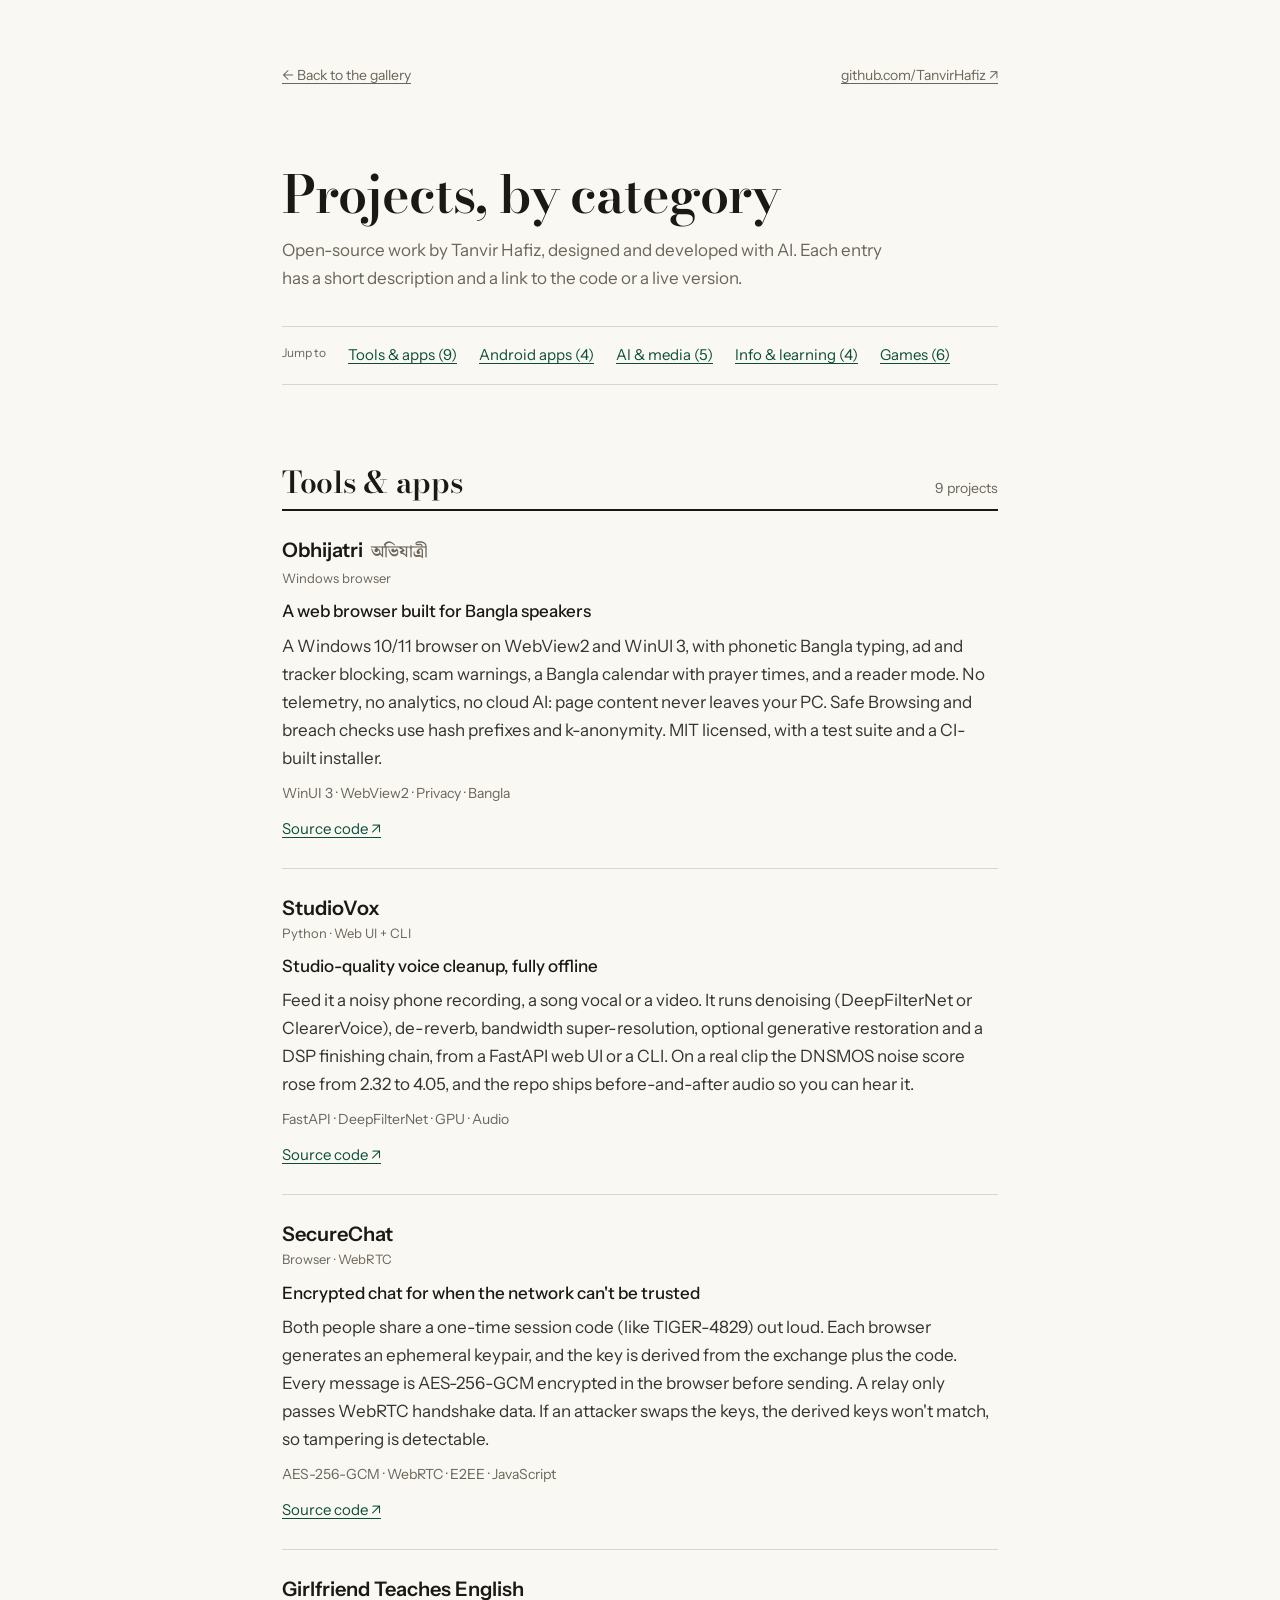
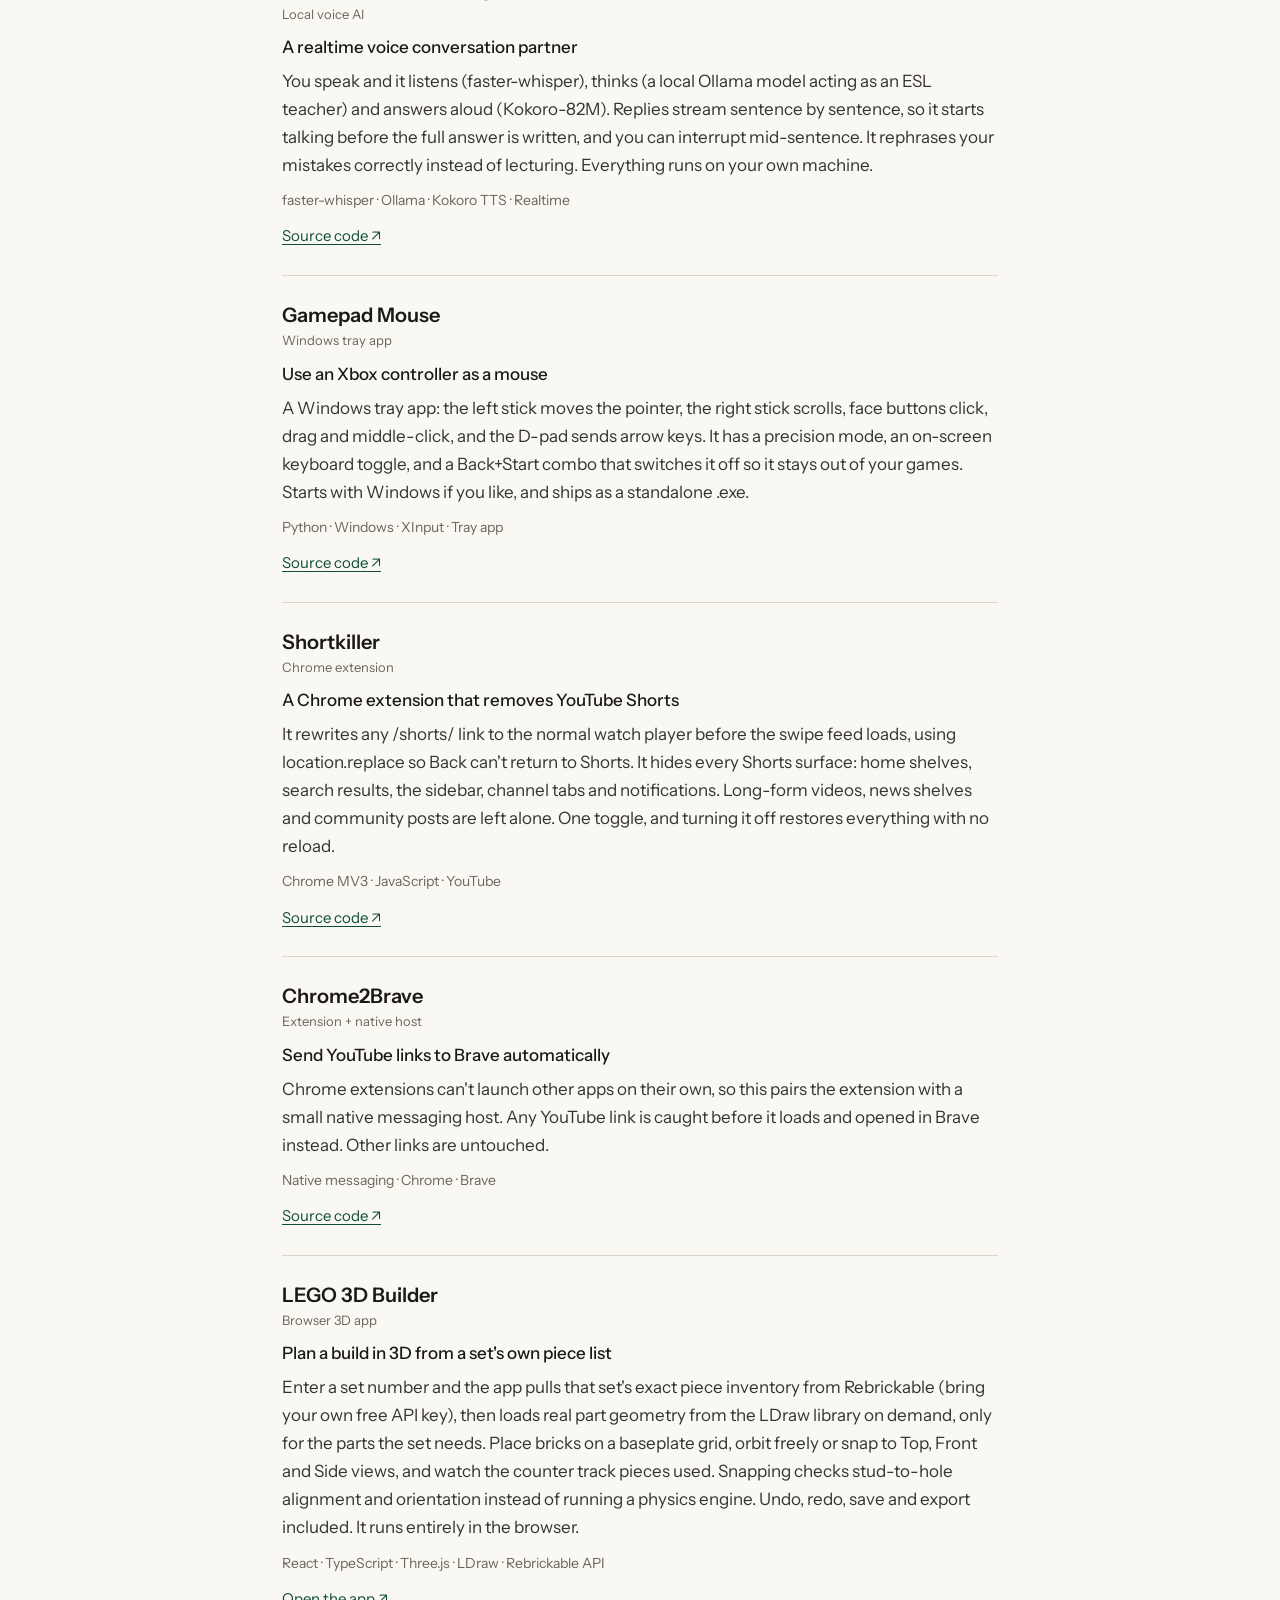
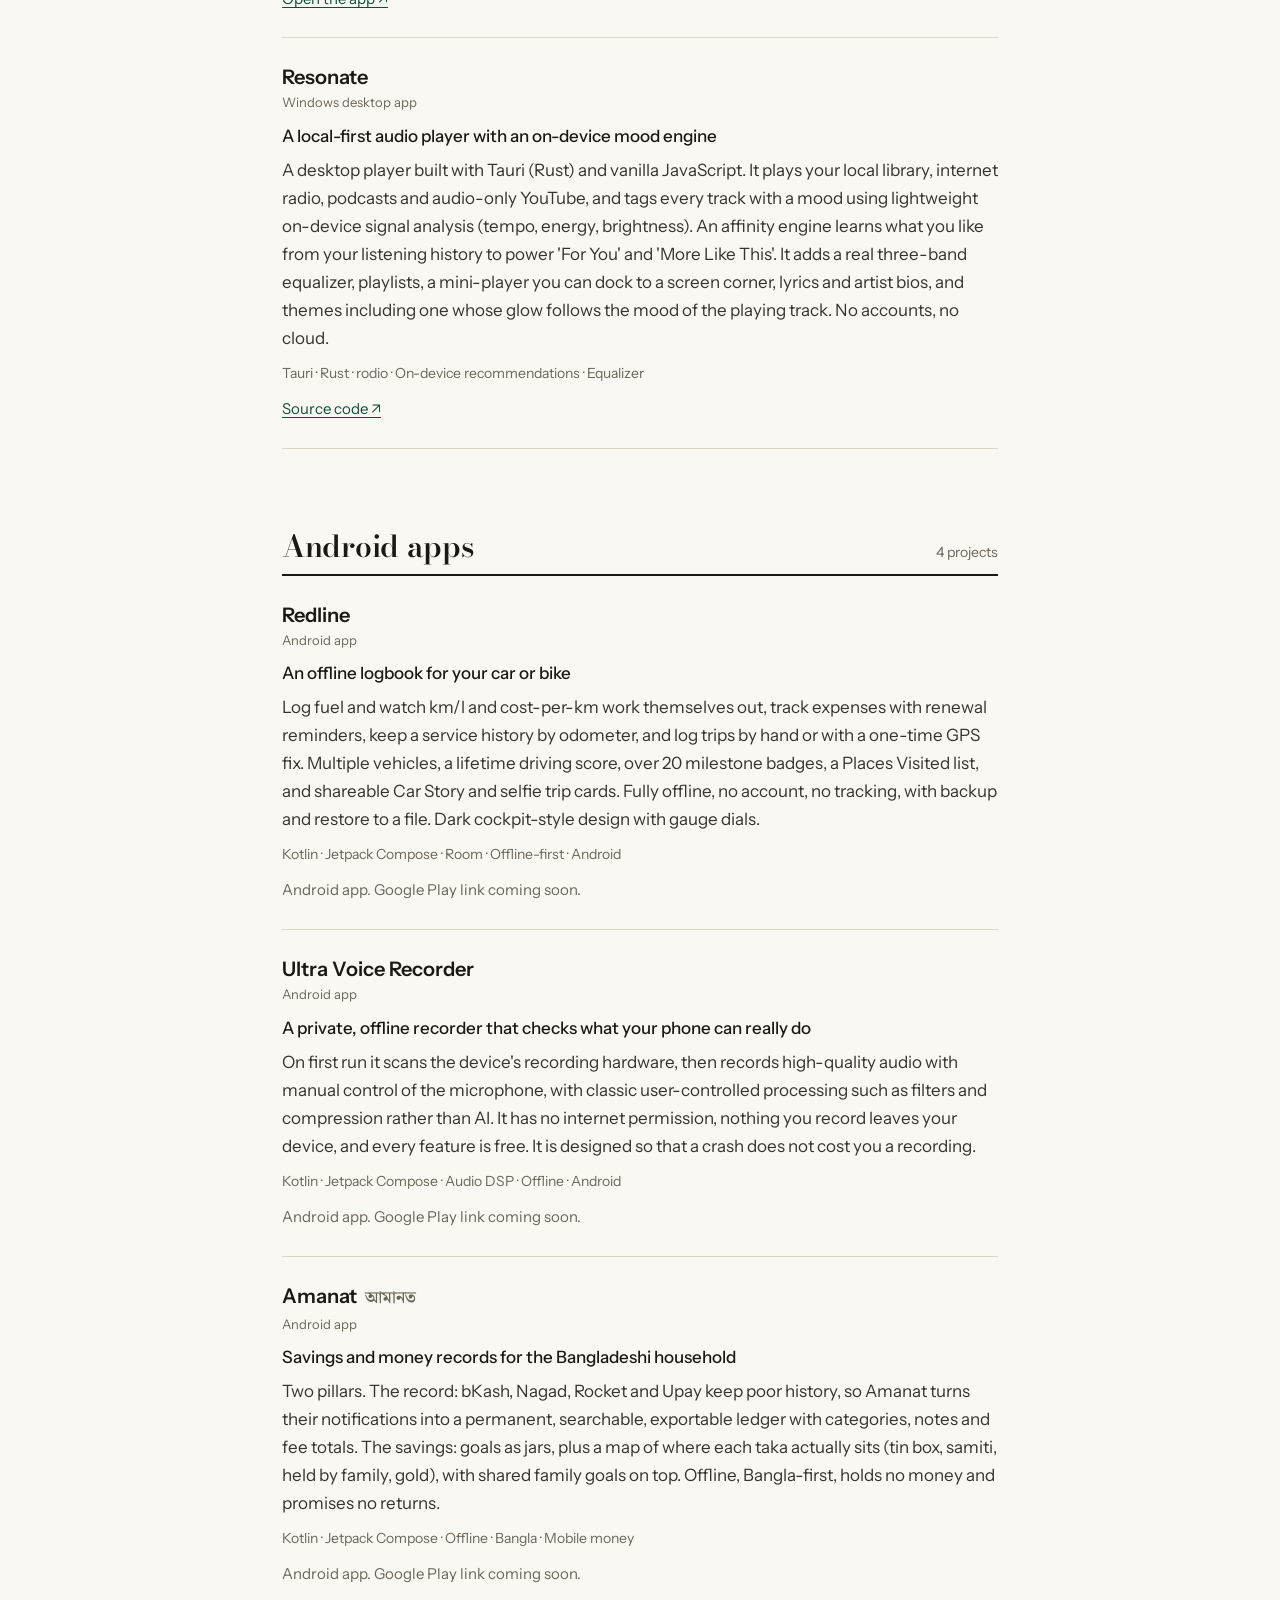
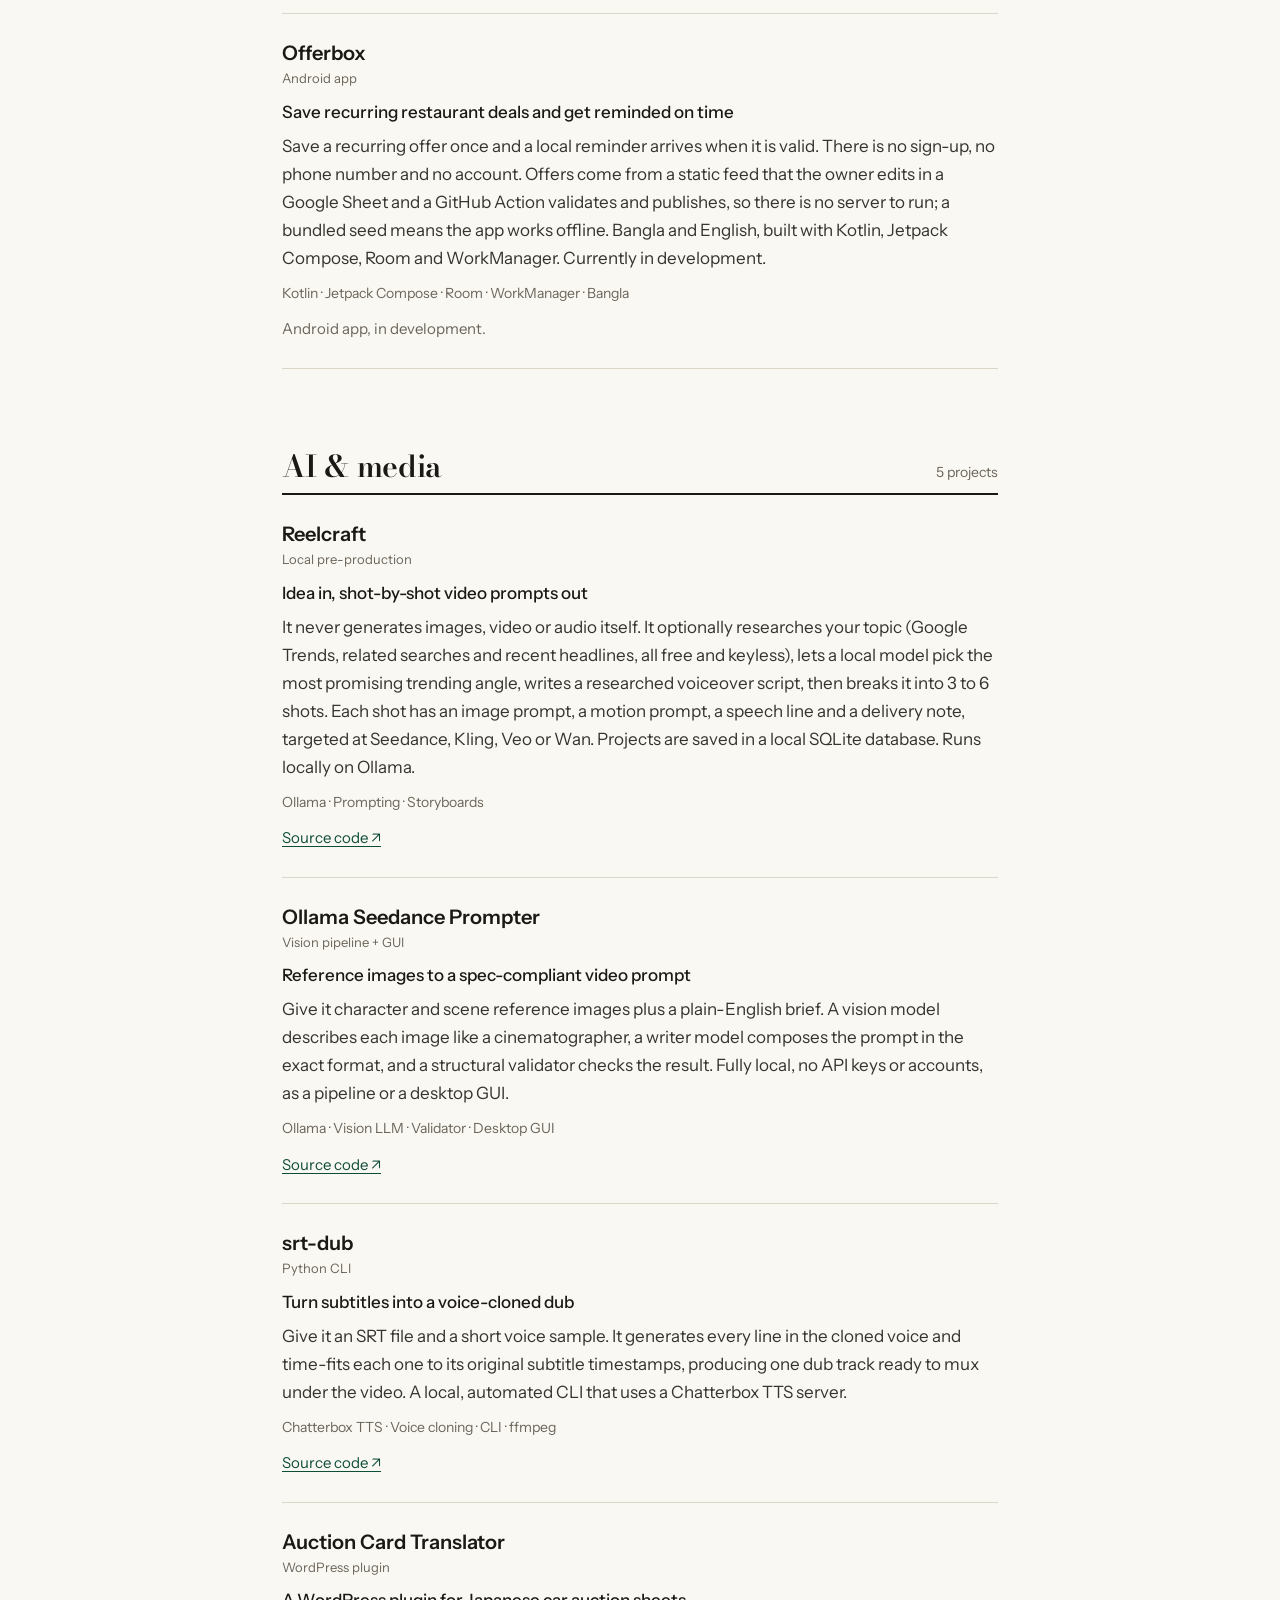
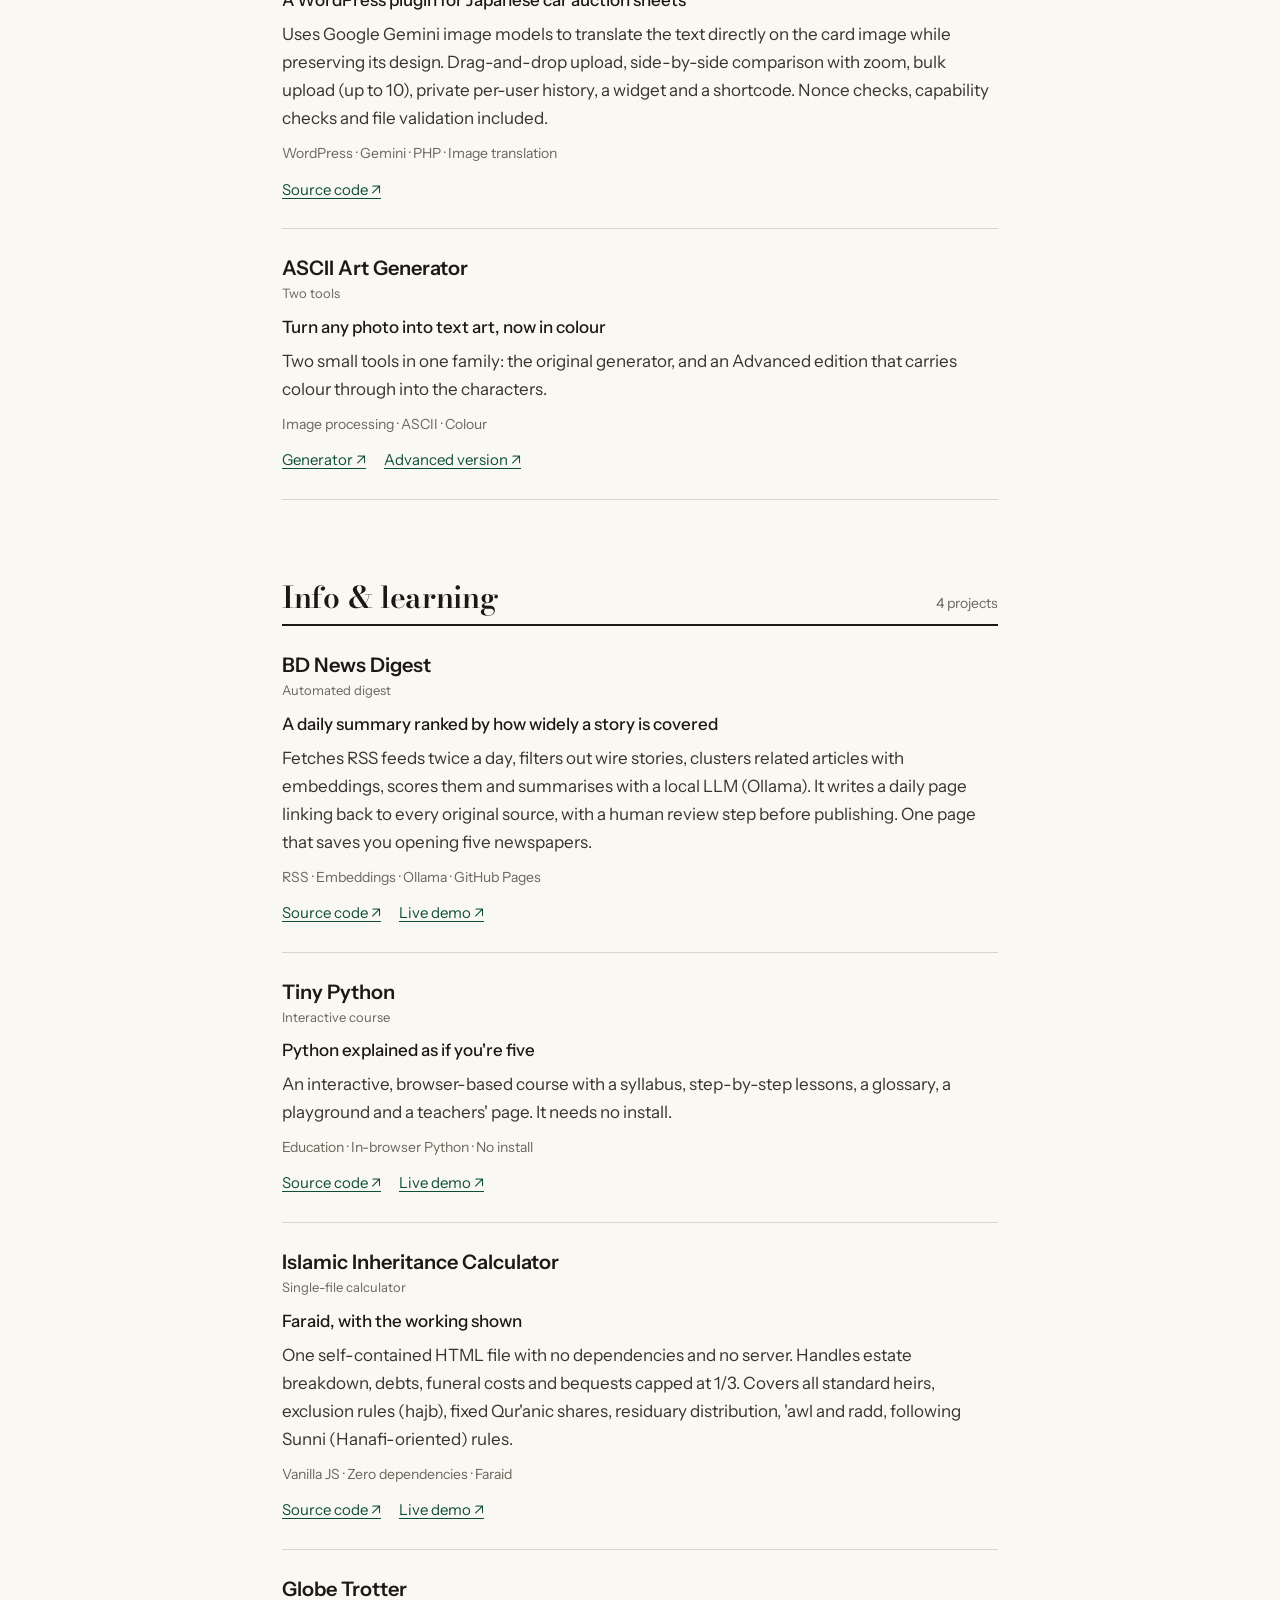
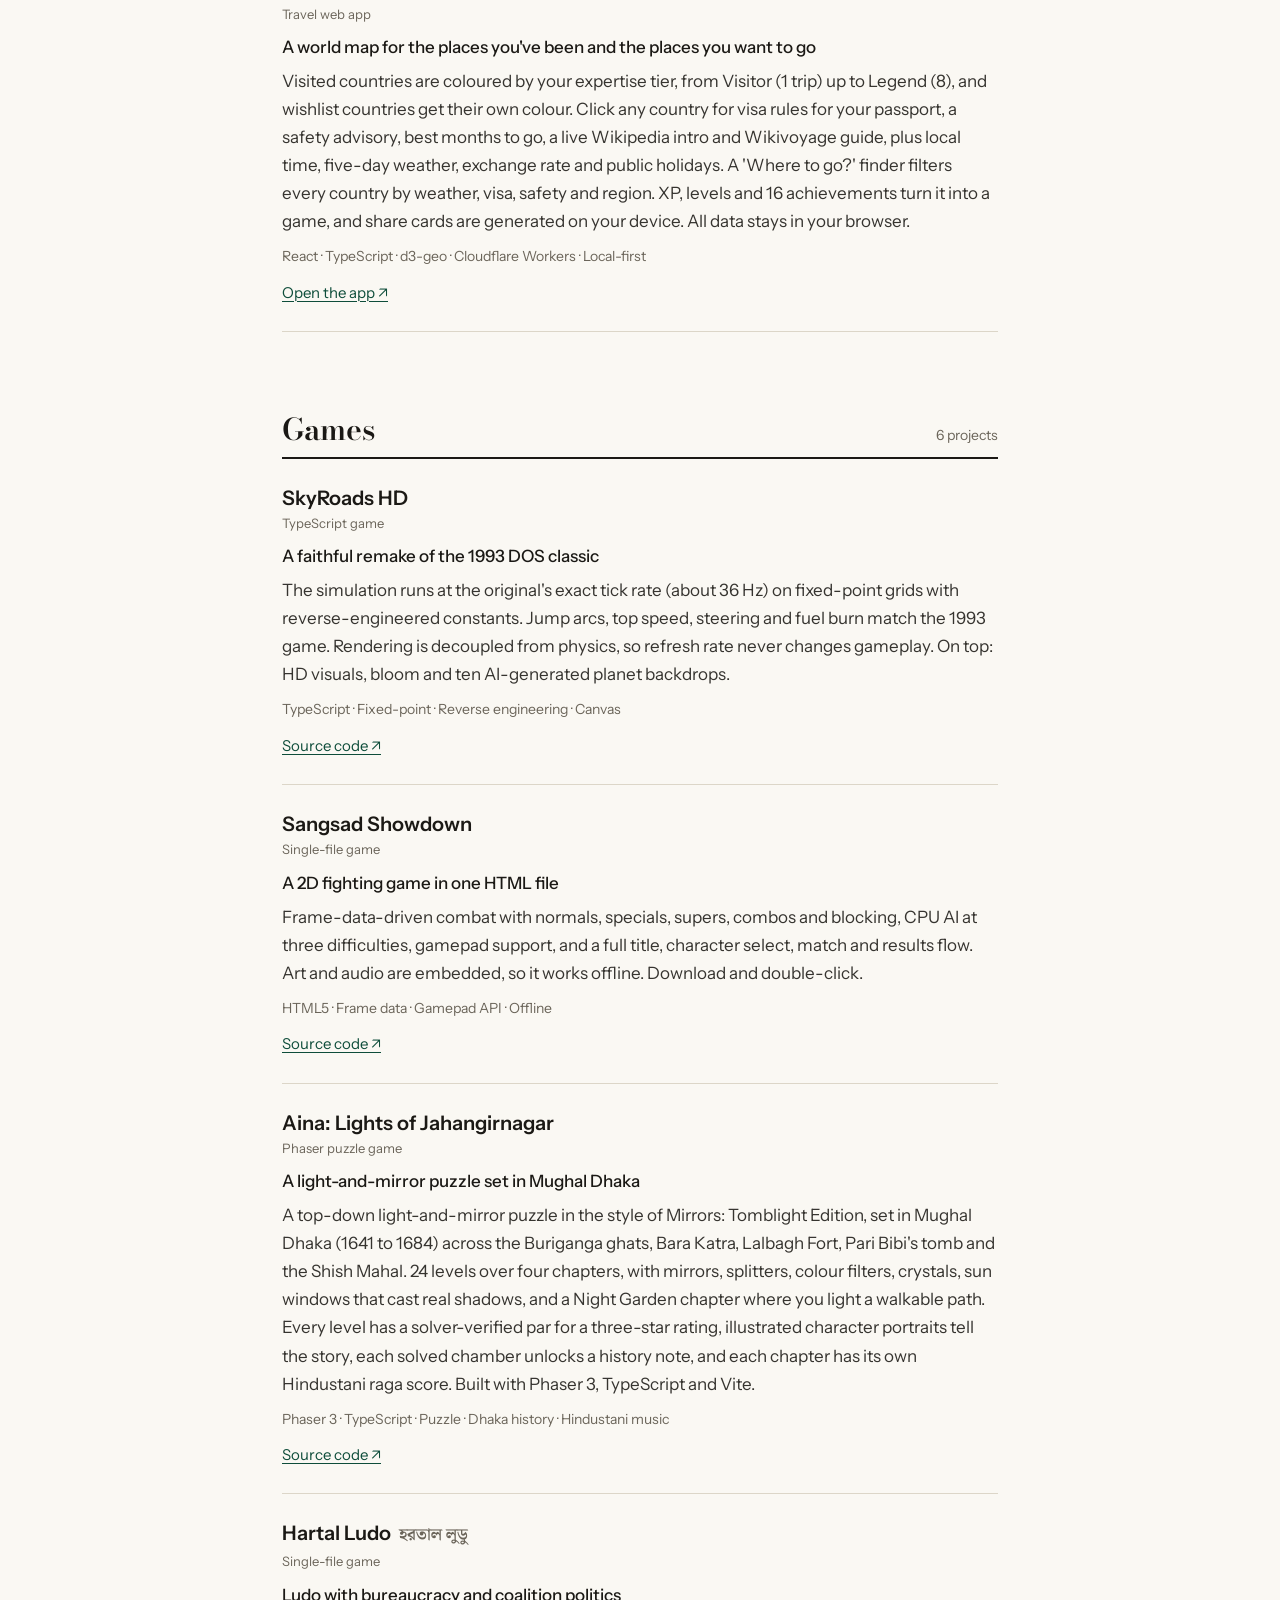
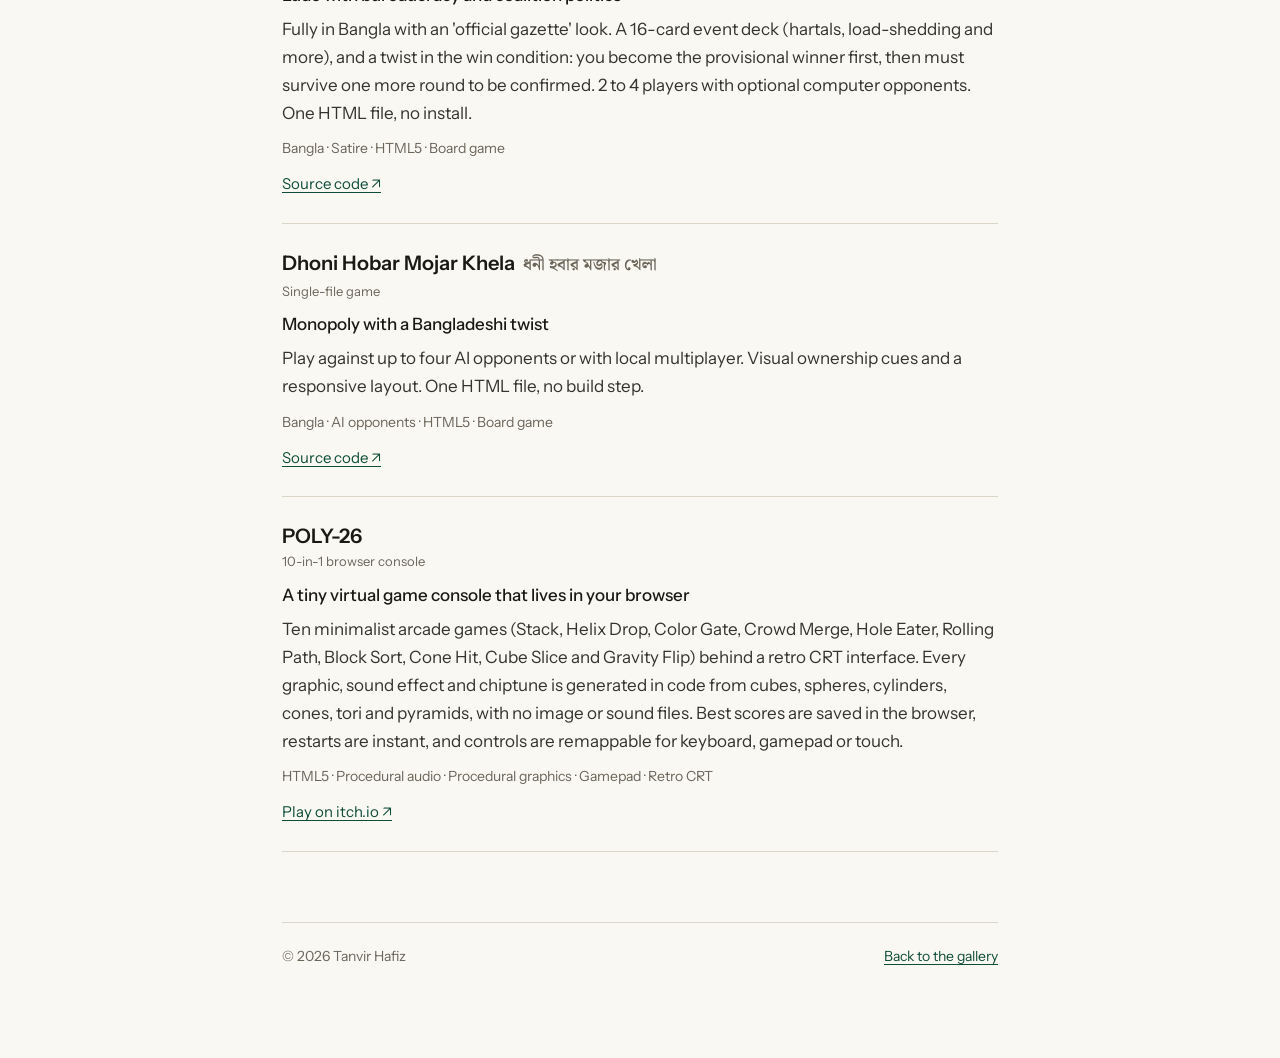
==== site/projects.html @ 8b288dd9 "Add portfolio showcase site (static, Cloudflare-ready) Editorial gallery of open-source projects: fl" ====
<!doctype html>
<html lang="en">
<head>
<meta charset="utf-8">
<meta name="viewport" content="width=device-width, initial-scale=1">
<title>Projects by category — Tanvir Hafiz</title>
<meta name="description" content="A category-by-category list of Tanvir Hafiz's open-source projects, with descriptions and links.">
<meta name="theme-color" content="#faf8f3">
<link rel="icon" href="favicon.svg" type="image/svg+xml">
<link rel="preconnect" href="https://fonts.googleapis.com">
<link rel="preconnect" href="https://fonts.gstatic.com" crossorigin>
<link href="https://fonts.googleapis.com/css2?family=Bodoni+Moda:ital,opsz,wght@0,6..96,500..700;1,6..96,500..600&family=Instrument+Sans:wght@400;500;600&family=Noto+Serif+Bengali:wght@600&display=swap" rel="stylesheet">
<style>
:root{
  --bg:#faf8f3; --ink:#1b1915; --mute:#6b655a; --rule:#dcd6c8; --accent:#0e4d3a; --link:#0e4d3a;
  --serif:"Bodoni Moda","Didot",Georgia,serif; --sans:"Instrument Sans","Helvetica Neue",Arial,sans-serif;
}
@media (prefers-color-scheme:dark){:root{--bg:#121110; --ink:#ece6d8; --mute:#9b9486; --rule:#2c2923; --accent:#7fd1ae; --link:#7fd1ae}}
*{box-sizing:border-box;margin:0;padding:0}
html{background:var(--bg);scroll-behavior:smooth}
body{font:17px/1.65 var(--sans);color:var(--ink);background:var(--bg);-webkit-font-smoothing:antialiased}
a{color:var(--link);text-underline-offset:3px;text-decoration-thickness:1px}
a:hover{text-decoration-thickness:2px}
:focus-visible{outline:2px solid var(--accent);outline-offset:3px}
.wrap{max-width:760px;margin:0 auto;padding:clamp(28px,6vw,64px) 22px 90px}
.top{display:flex;justify-content:space-between;gap:16px;flex-wrap:wrap;font-size:14px;color:var(--mute);margin-bottom:clamp(40px,8vw,80px)}
.top a{color:var(--mute)}
.top a:hover{color:var(--ink)}
h1{font:600 clamp(34px,6vw,52px)/1.05 var(--serif);font-variation-settings:"opsz" 18;letter-spacing:-.02em;margin-bottom:14px}
.lede{color:var(--mute);max-width:56ch}
.jump{display:flex;flex-wrap:wrap;gap:6px 22px;margin:34px 0 0;padding:16px 0;border-block:1px solid var(--rule);font-size:15px}
.jump span{color:var(--mute);font-size:12px}
section{margin-top:clamp(48px,8vw,80px);scroll-margin-top:24px}
h2{font:600 clamp(24px,3.4vw,30px)/1.15 var(--serif);font-variation-settings:"opsz" 18;letter-spacing:-.01em;display:flex;align-items:baseline;justify-content:space-between;gap:12px;padding-bottom:10px;border-bottom:2px solid var(--ink)}
h2 small{font:400 14px var(--sans);color:var(--mute);letter-spacing:0}
.item{padding:26px 0;border-bottom:1px solid var(--rule)}
.item h3{font:600 20px/1.3 var(--sans)}
.item h3 .bn{font:600 17px var(--serif);font-family:"Noto Serif Bengali",serif;color:var(--mute);margin-left:8px;font-weight:600}
.kind{font-size:13px;color:var(--mute);margin:2px 0 8px}
.tag{font-weight:500;margin-bottom:6px}
.item p.what{color:var(--ink);opacity:.88}
.meta{margin-top:10px;font-size:14px;color:var(--mute)}
.links{margin-top:12px;font-size:15px;display:flex;flex-wrap:wrap;gap:4px 18px}
footer{margin-top:70px;padding-top:22px;border-top:1px solid var(--rule);font-size:14px;color:var(--mute);display:flex;justify-content:space-between;flex-wrap:wrap;gap:10px}
@media print{.top a:last-child,.jump{display:none}body{font-size:12pt}.item{break-inside:avoid}}
</style>
</head>
<body>
<div class="wrap">
  <div class="top">
    <a href="./">← Back to the gallery</a>
    <a href="https://github.com/TanvirHafiz" target="_blank" rel="noopener noreferrer">github.com/TanvirHafiz ↗</a>
  </div>

  <header>
    <h1>Projects, by category</h1>
    <p class="lede">Open-source work by Tanvir Hafiz, designed and developed with AI. Each entry has a short description and a link to the code or a live version.</p>
    <nav class="jump" id="jump" aria-label="Categories"><span>Jump to</span></nav>
  </header>

  <main id="out"></main>

  <noscript><p style="margin-top:40px">This list needs JavaScript. All projects are also on <a href="https://github.com/TanvirHafiz">GitHub</a>.</p></noscript>

  <footer>
    <span>© <span id="yr"></span> Tanvir Hafiz</span>
    <a href="./">Back to the gallery</a>
  </footer>
</div>

<script src="js/data.js"></script>
<script>
(function(){
  var P=window.PROJECTS, C=window.CATS;
  var esc=function(s){return String(s).replace(/[&<>"]/g,function(c){return {"&":"&amp;","<":"&lt;",">":"&gt;",'"':"&quot;"}[c]})};
  var host=function(u){return u.replace(/^https?:\/\//,"").replace(/\/$/,"")};
  var cats=Object.keys(C).filter(function(k){return k!=="all"});
  var jump=document.getElementById("jump"), out=document.getElementById("out");
  cats.forEach(function(k){
    var list=P.filter(function(p){return p.cat===k}); if(!list.length) return;
    jump.insertAdjacentHTML("beforeend",'<a href="#'+k+'">'+esc(C[k])+' ('+list.length+')</a>');
    out.insertAdjacentHTML("beforeend",'<section id="'+k+'"><h2>'+esc(C[k])+'<small>'+list.length+' project'+(list.length>1?'s':'')+'</small></h2>'+
      list.map(function(p){
        var links=[];
        if(p.repo) links.push('<a href="'+p.repo+'" target="_blank" rel="noopener noreferrer">'+(p.repo2?'Generator':'Source code')+' ↗</a>');
        if(p.repo2) links.push('<a href="'+p.repo2[0]+'" target="_blank" rel="noopener noreferrer">'+esc(p.repo2[1])+' version ↗</a>');
        if(!p.repo&&!p.live&&p.note) links.push('<span style="color:var(--mute)">'+esc(p.note)+'</span>');
        if(p.live) links.push('<a href="'+p.live+'" target="_blank" rel="noopener noreferrer">'+esc(p.liveLabel||"Live demo")+' ↗</a>');
        return '<article class="item" id="'+p.id+'"><h3>'+esc(p.title)+(p.bn?'<span class="bn" lang="bn">'+esc(p.bn)+'</span>':'')+'</h3>'+
          '<p class="kind">'+esc(p.kind)+'</p><p class="tag">'+esc(p.tagline)+'</p><p class="what">'+esc(p.what)+'</p>'+
          '<p class="meta">'+p.tags.map(esc).join(' · ')+'</p><div class="links">'+links.join('')+'</div></article>';
      }).join('')+'</section>');
  });
  document.getElementById("yr").textContent=new Date().getFullYear();
  if(location.hash){var t=document.getElementById(location.hash.slice(1)); t&&t.scrollIntoView();}
})();
</script>
</body>
</html>
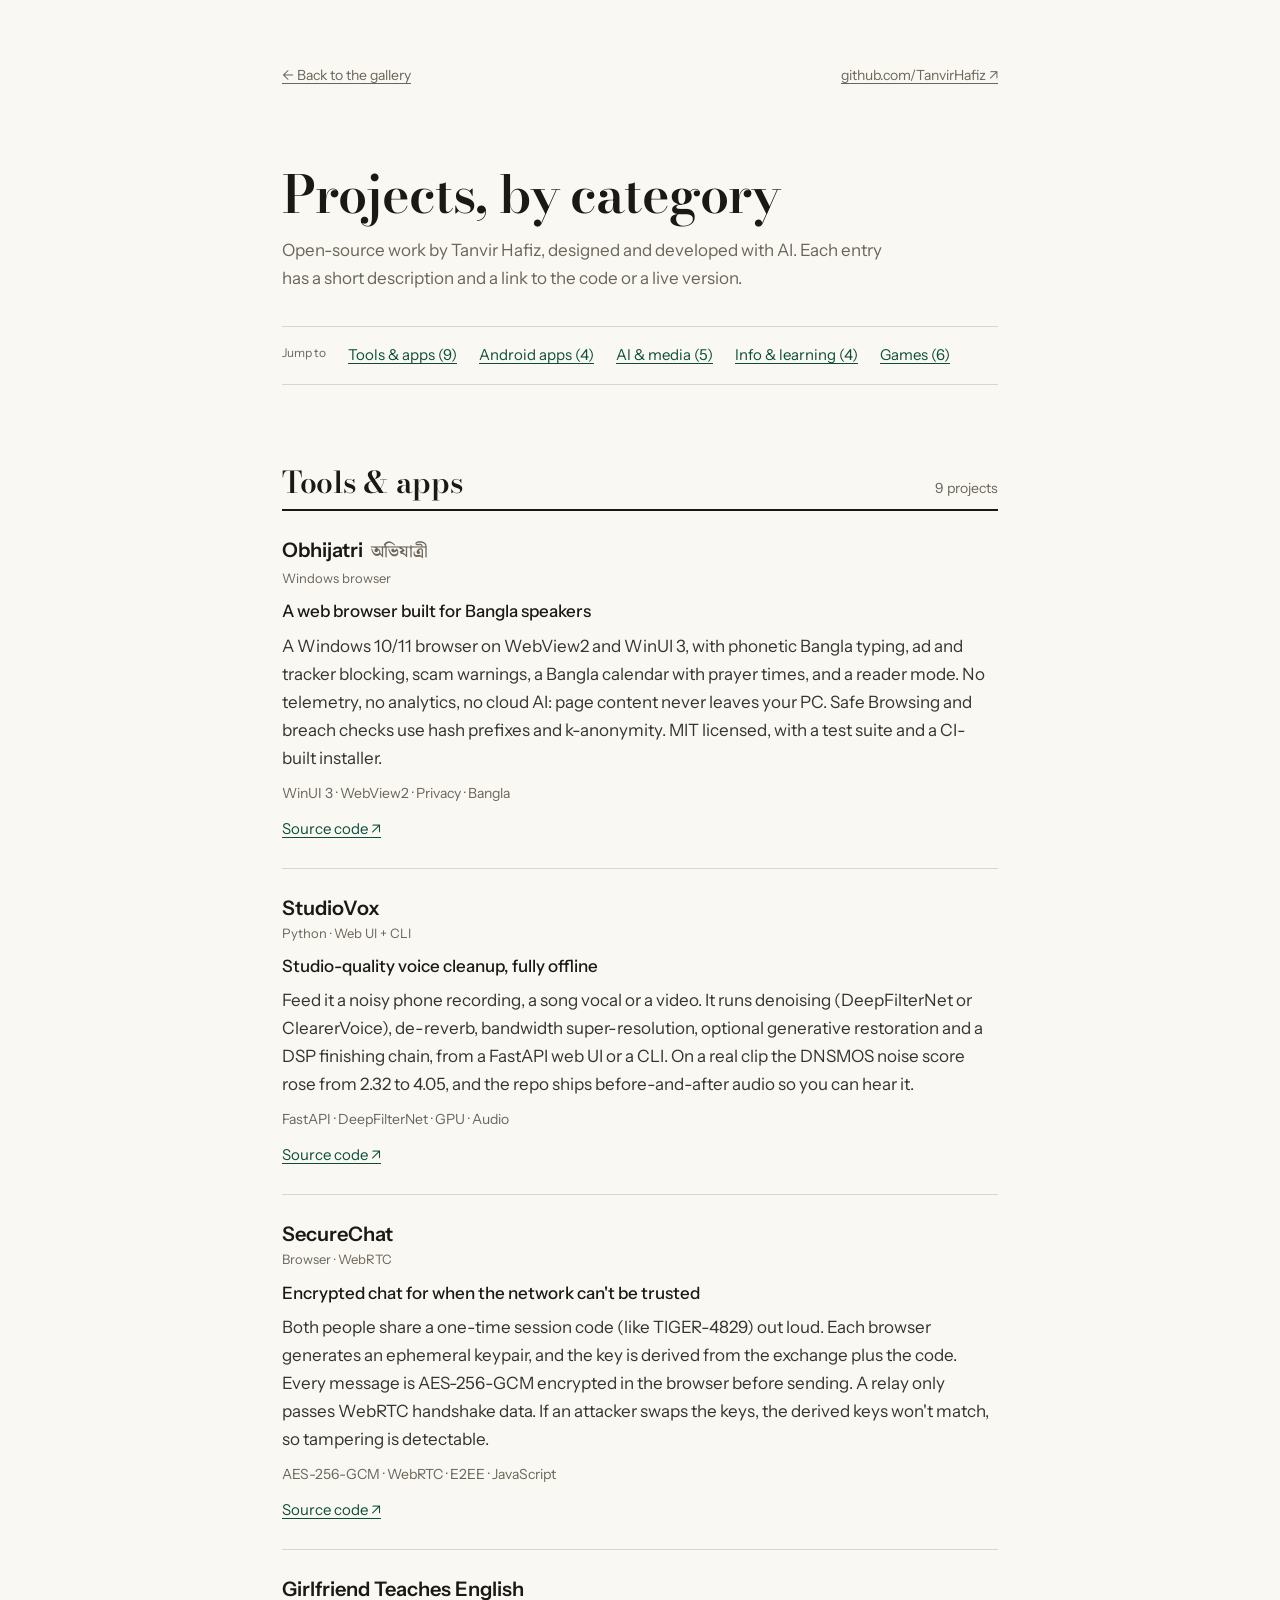
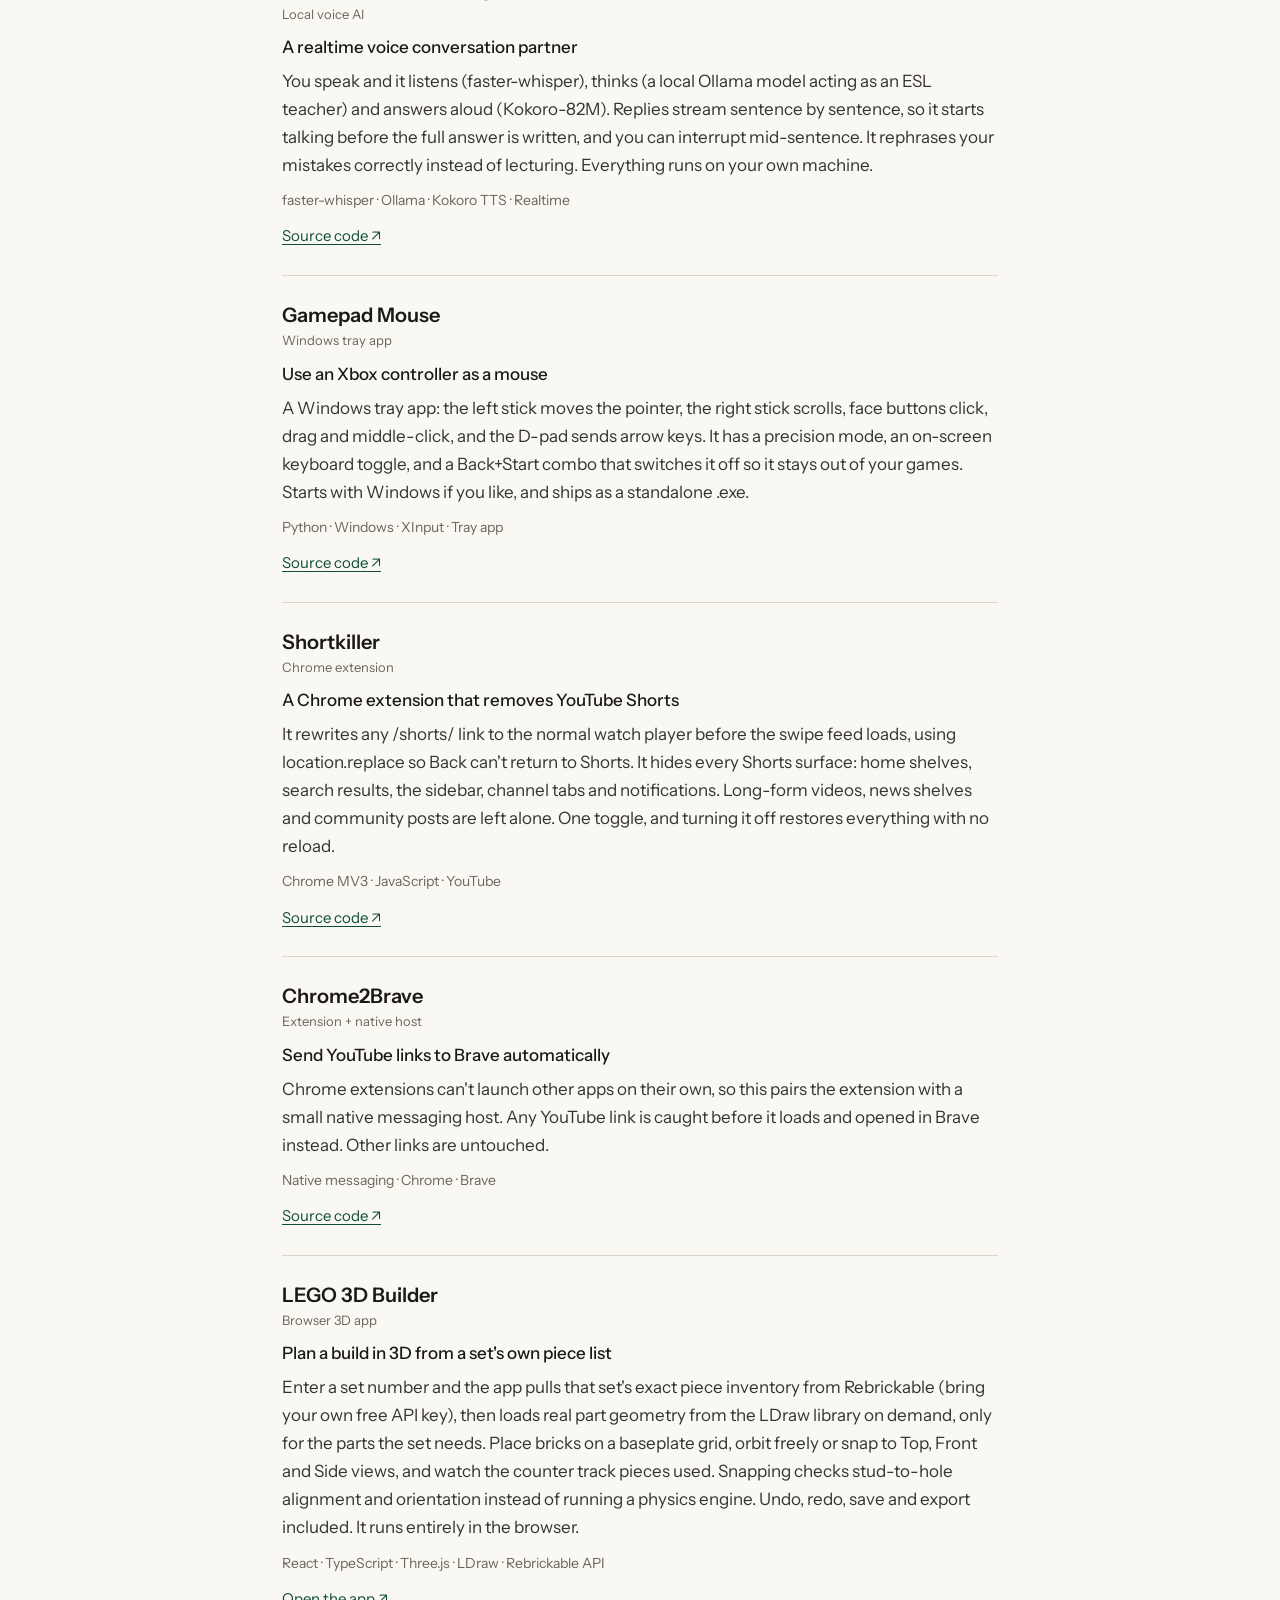
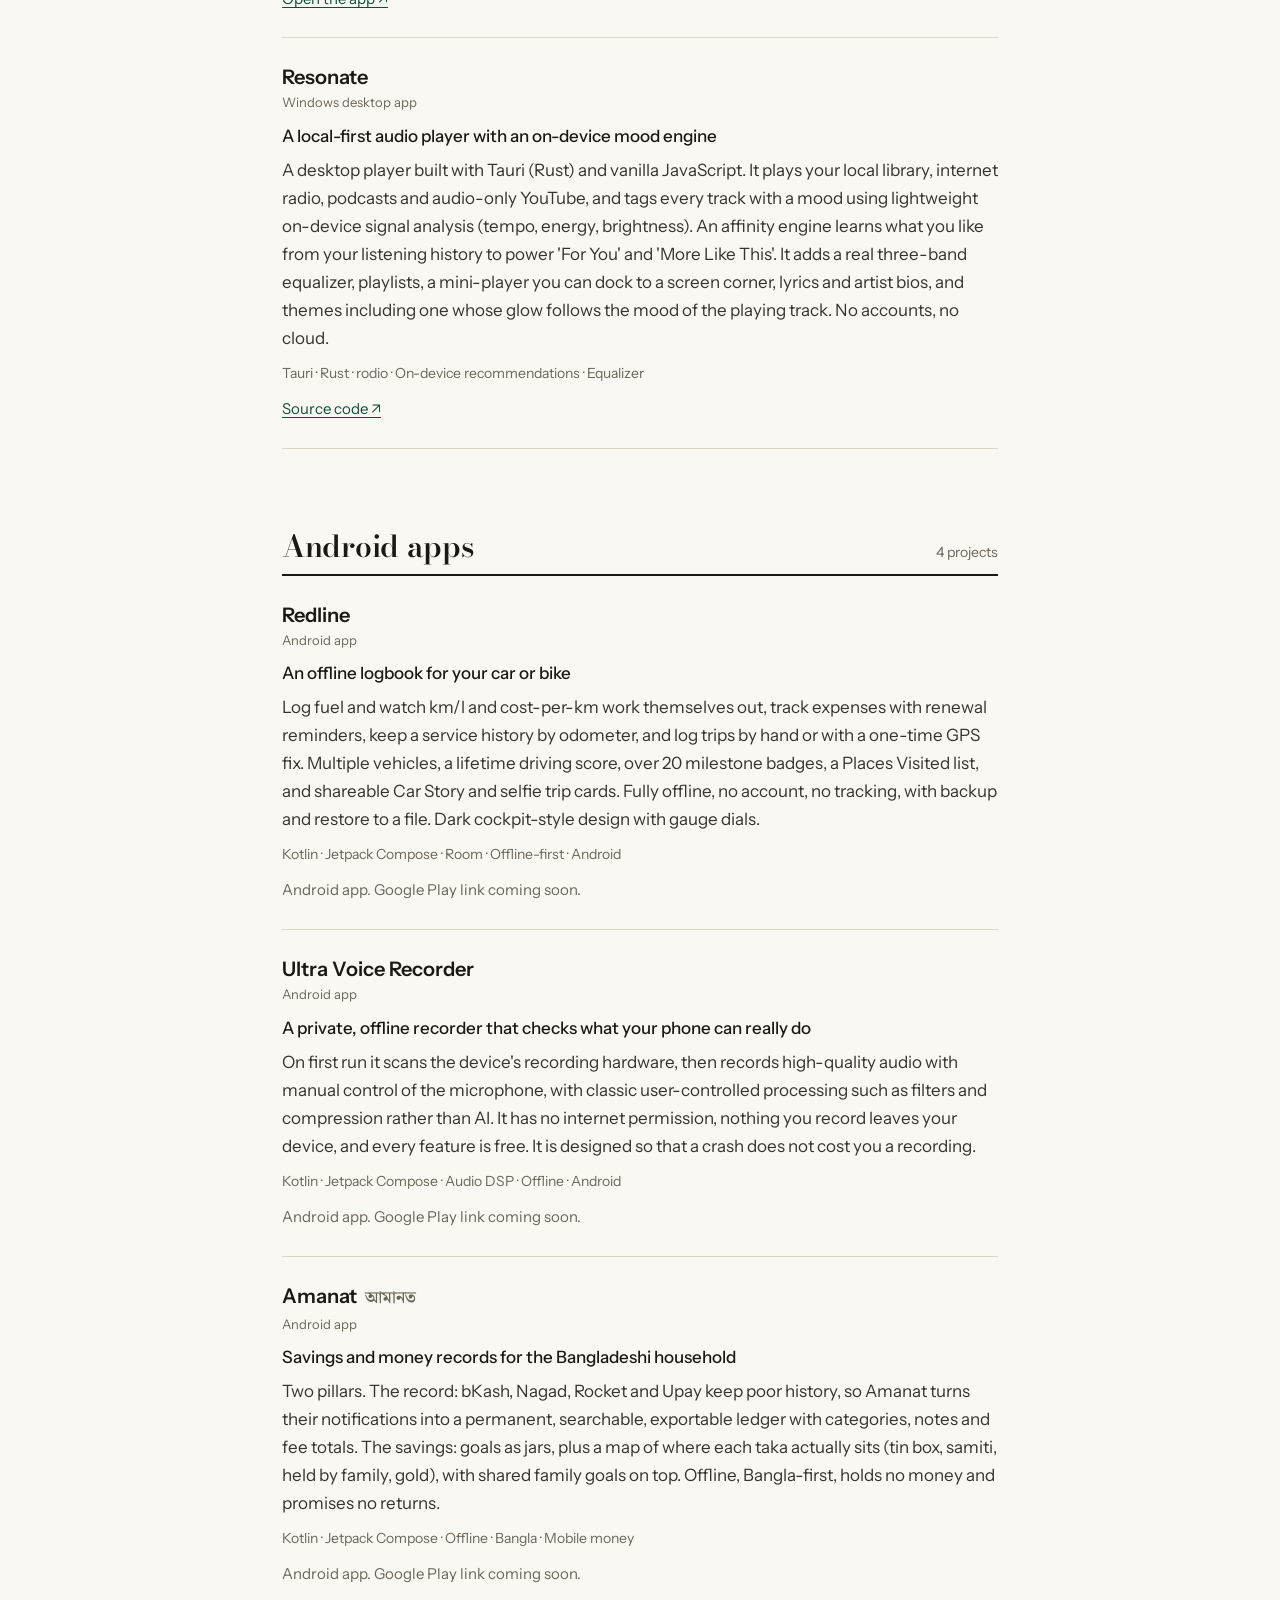
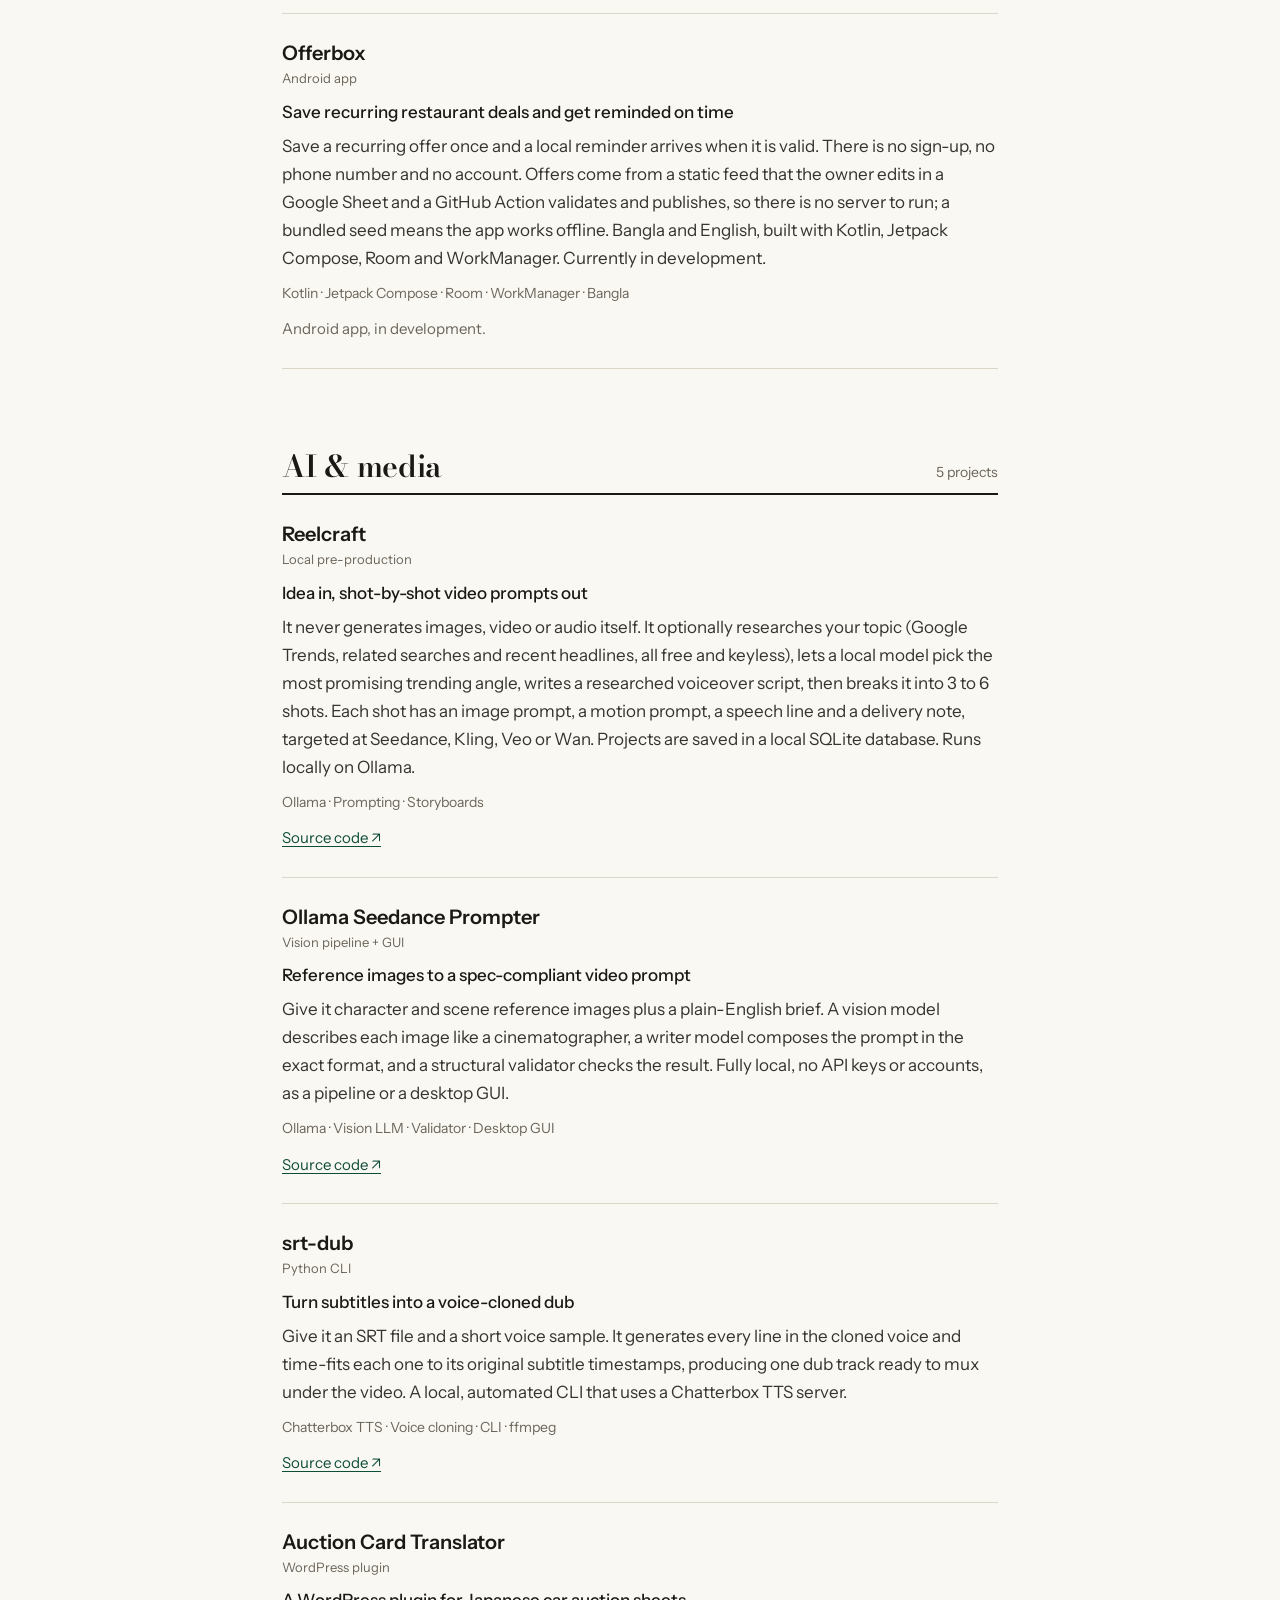
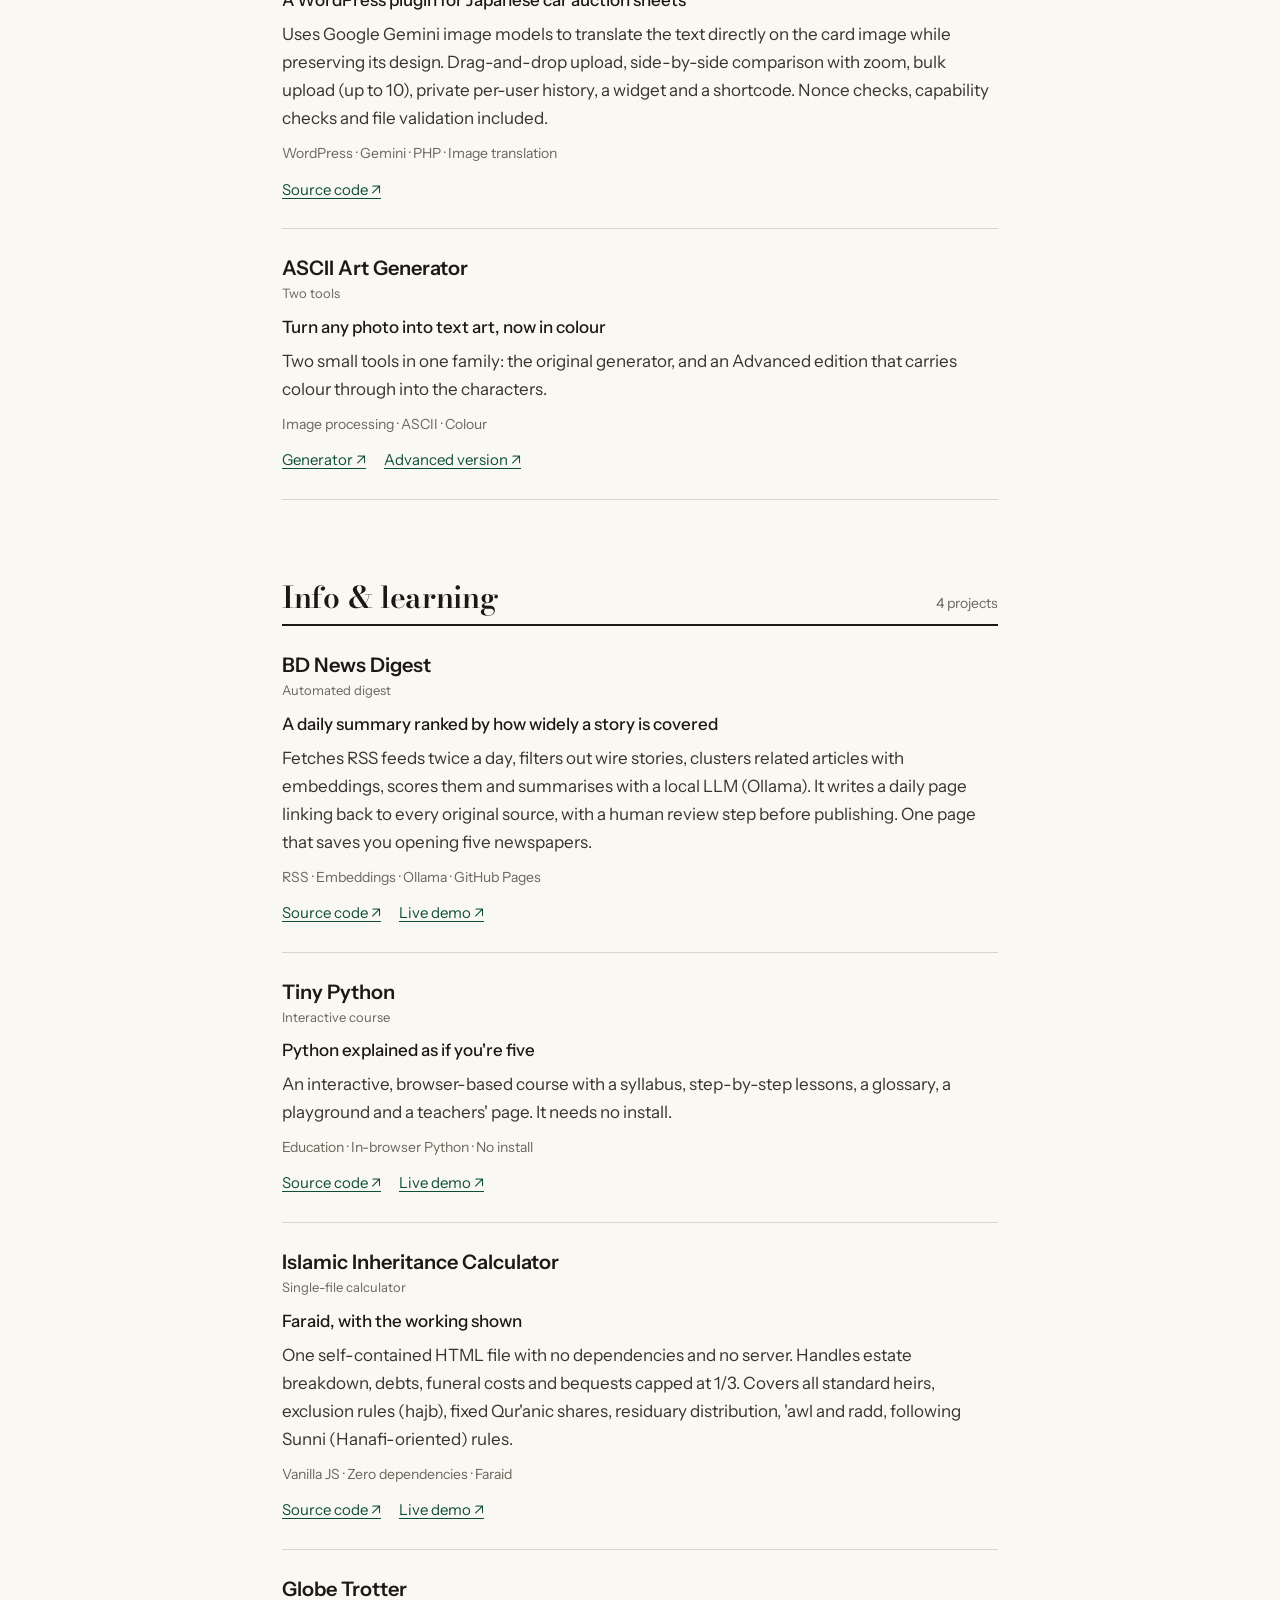
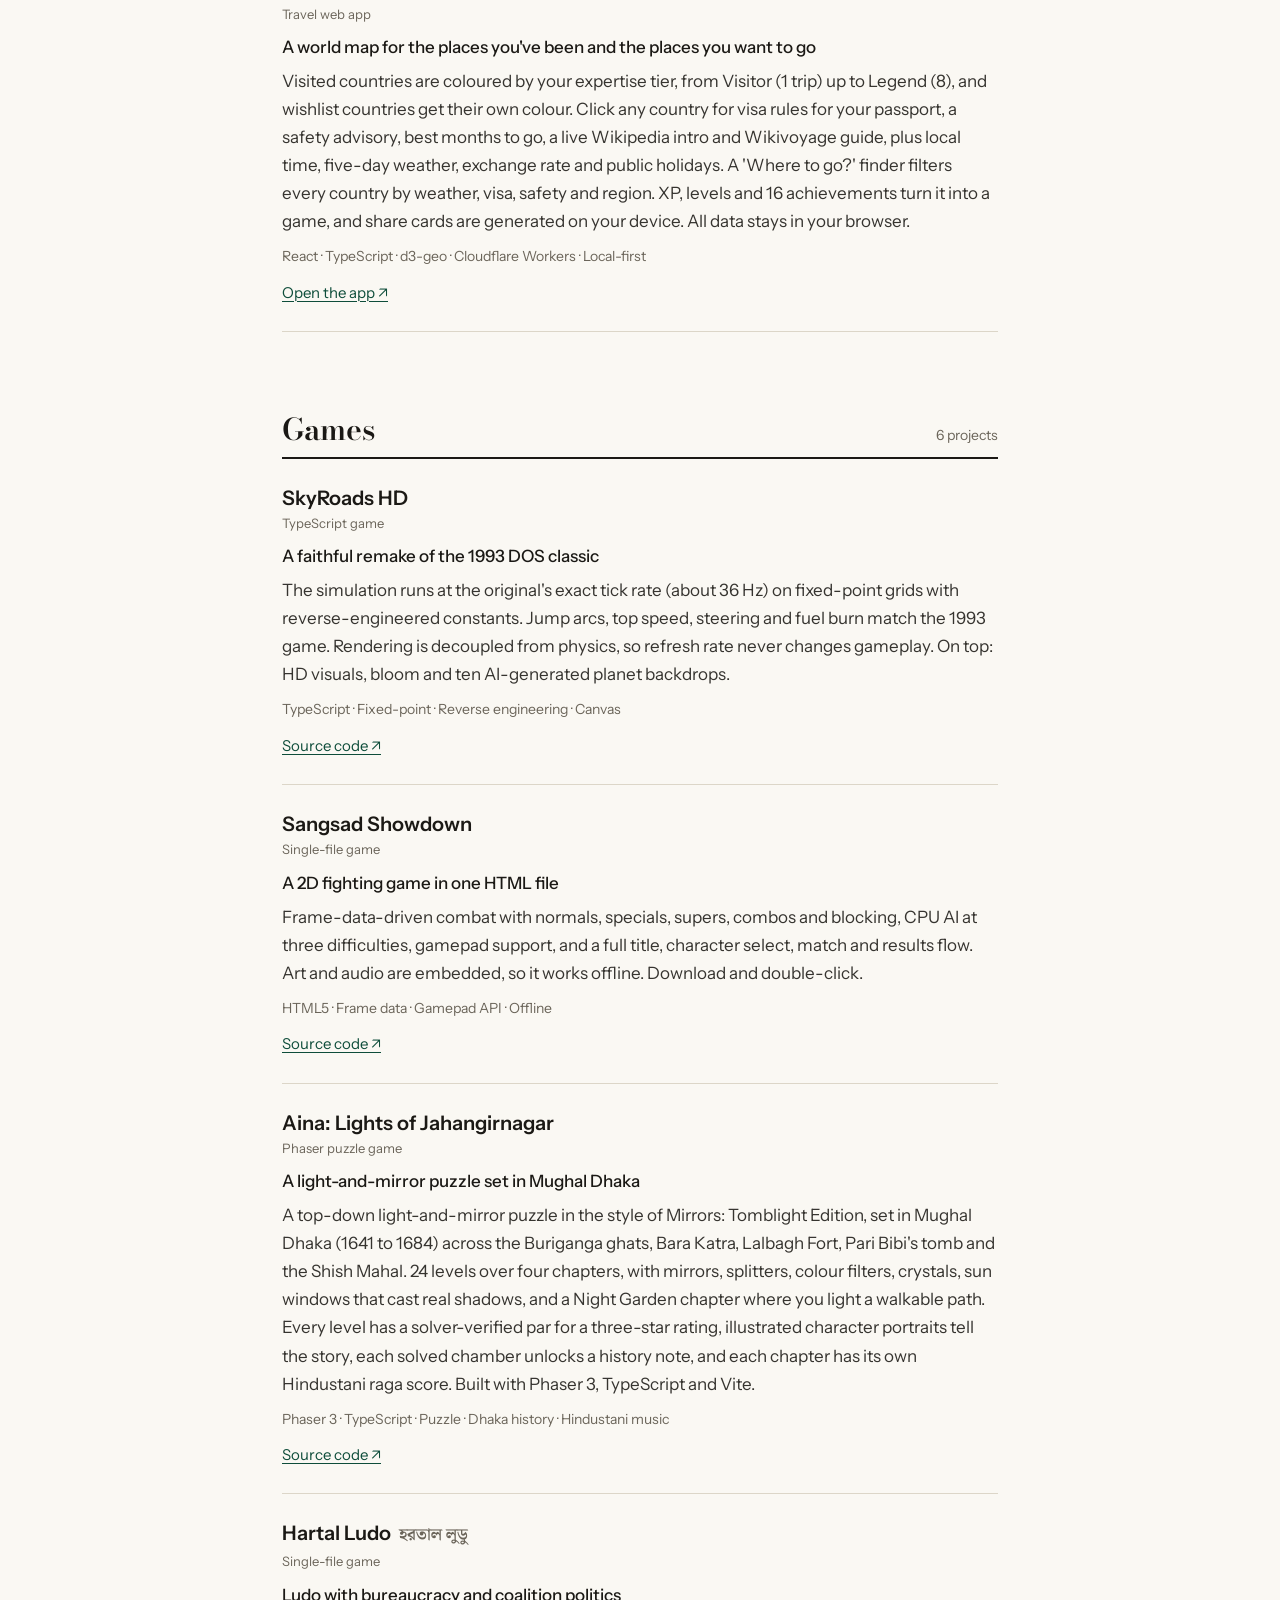
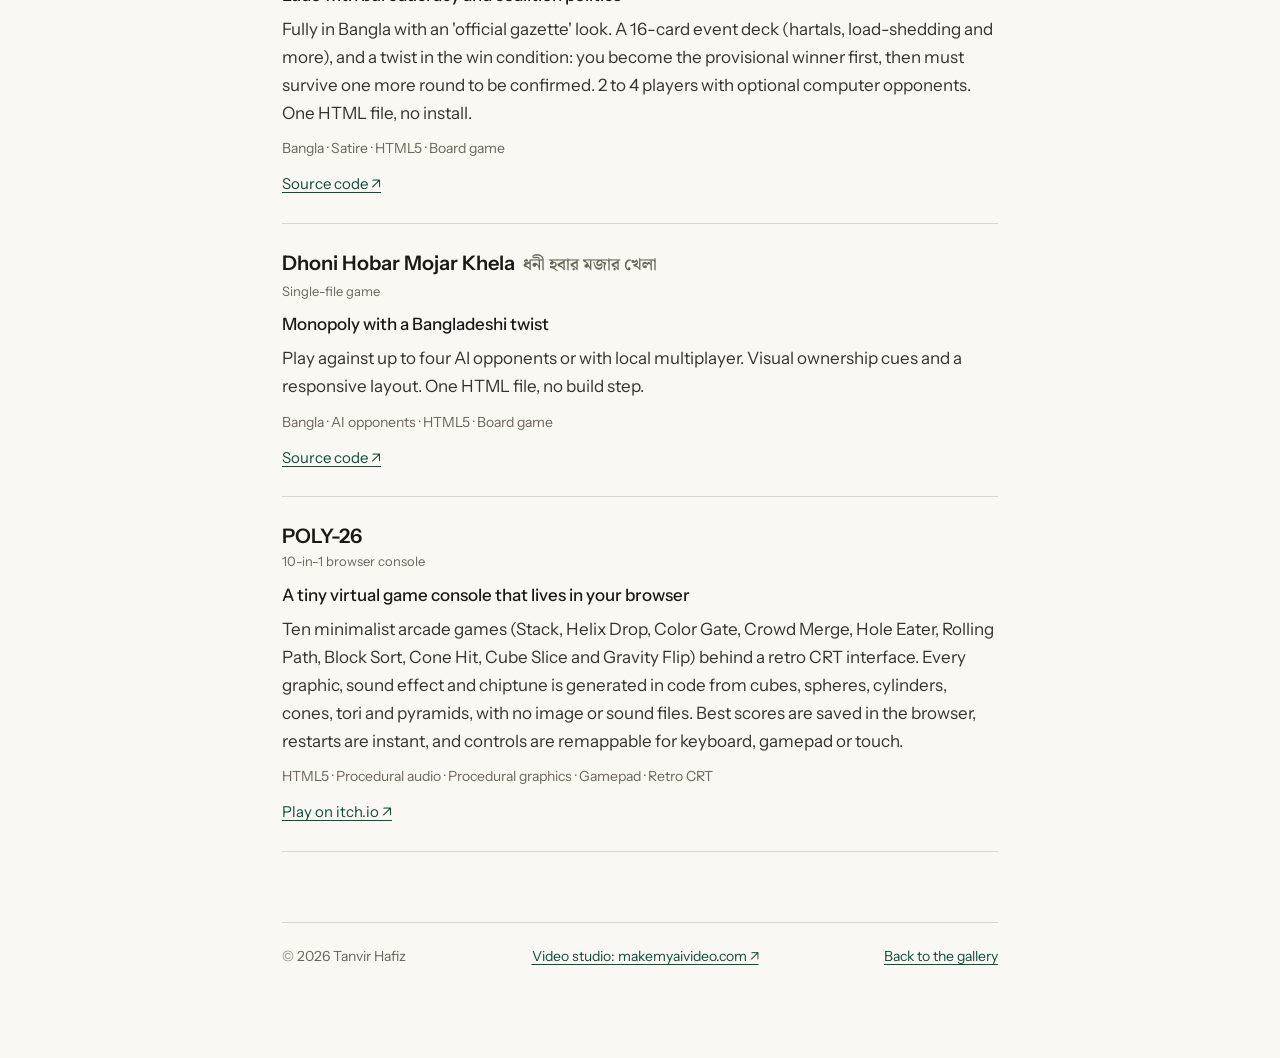
==== commit 2847a2bb: "Add canonical URLs, social share card and makemyaivideo link - canonical + og/twitter meta pointing " ====
--- a/site/projects.html
+++ b/site/projects.html
@@ -6,6 +6,15 @@
 <title>Projects by category — Tanvir Hafiz</title>
 <meta name="description" content="A category-by-category list of Tanvir Hafiz's open-source projects, with descriptions and links.">
 <meta name="theme-color" content="#faf8f3">
+<link rel="canonical" href="https://superintelligentcodes.com/projects">
+<meta property="og:site_name" content="Tanvir Hafiz — superintelligentcodes">
+<meta property="og:title" content="Projects by category — Tanvir Hafiz">
+<meta property="og:description" content="A category-by-category list of Tanvir Hafiz's open-source projects, with descriptions and links.">
+<meta property="og:type" content="website">
+<meta property="og:url" content="https://superintelligentcodes.com/projects">
+<meta property="og:image" content="https://superintelligentcodes.com/og.jpg">
+<meta name="twitter:card" content="summary_large_image">
+<meta name="twitter:image" content="https://superintelligentcodes.com/og.jpg">
 <link rel="icon" href="favicon.svg" type="image/svg+xml">
 <link rel="preconnect" href="https://fonts.googleapis.com">
 <link rel="preconnect" href="https://fonts.gstatic.com" crossorigin>
@@ -64,6 +73,7 @@
 
   <footer>
     <span>© <span id="yr"></span> Tanvir Hafiz</span>
+    <span><a href="https://www.makemyaivideo.com/" target="_blank" rel="noopener noreferrer">Video studio: makemyaivideo.com ↗</a></span>
     <a href="./">Back to the gallery</a>
   </footer>
 </div>
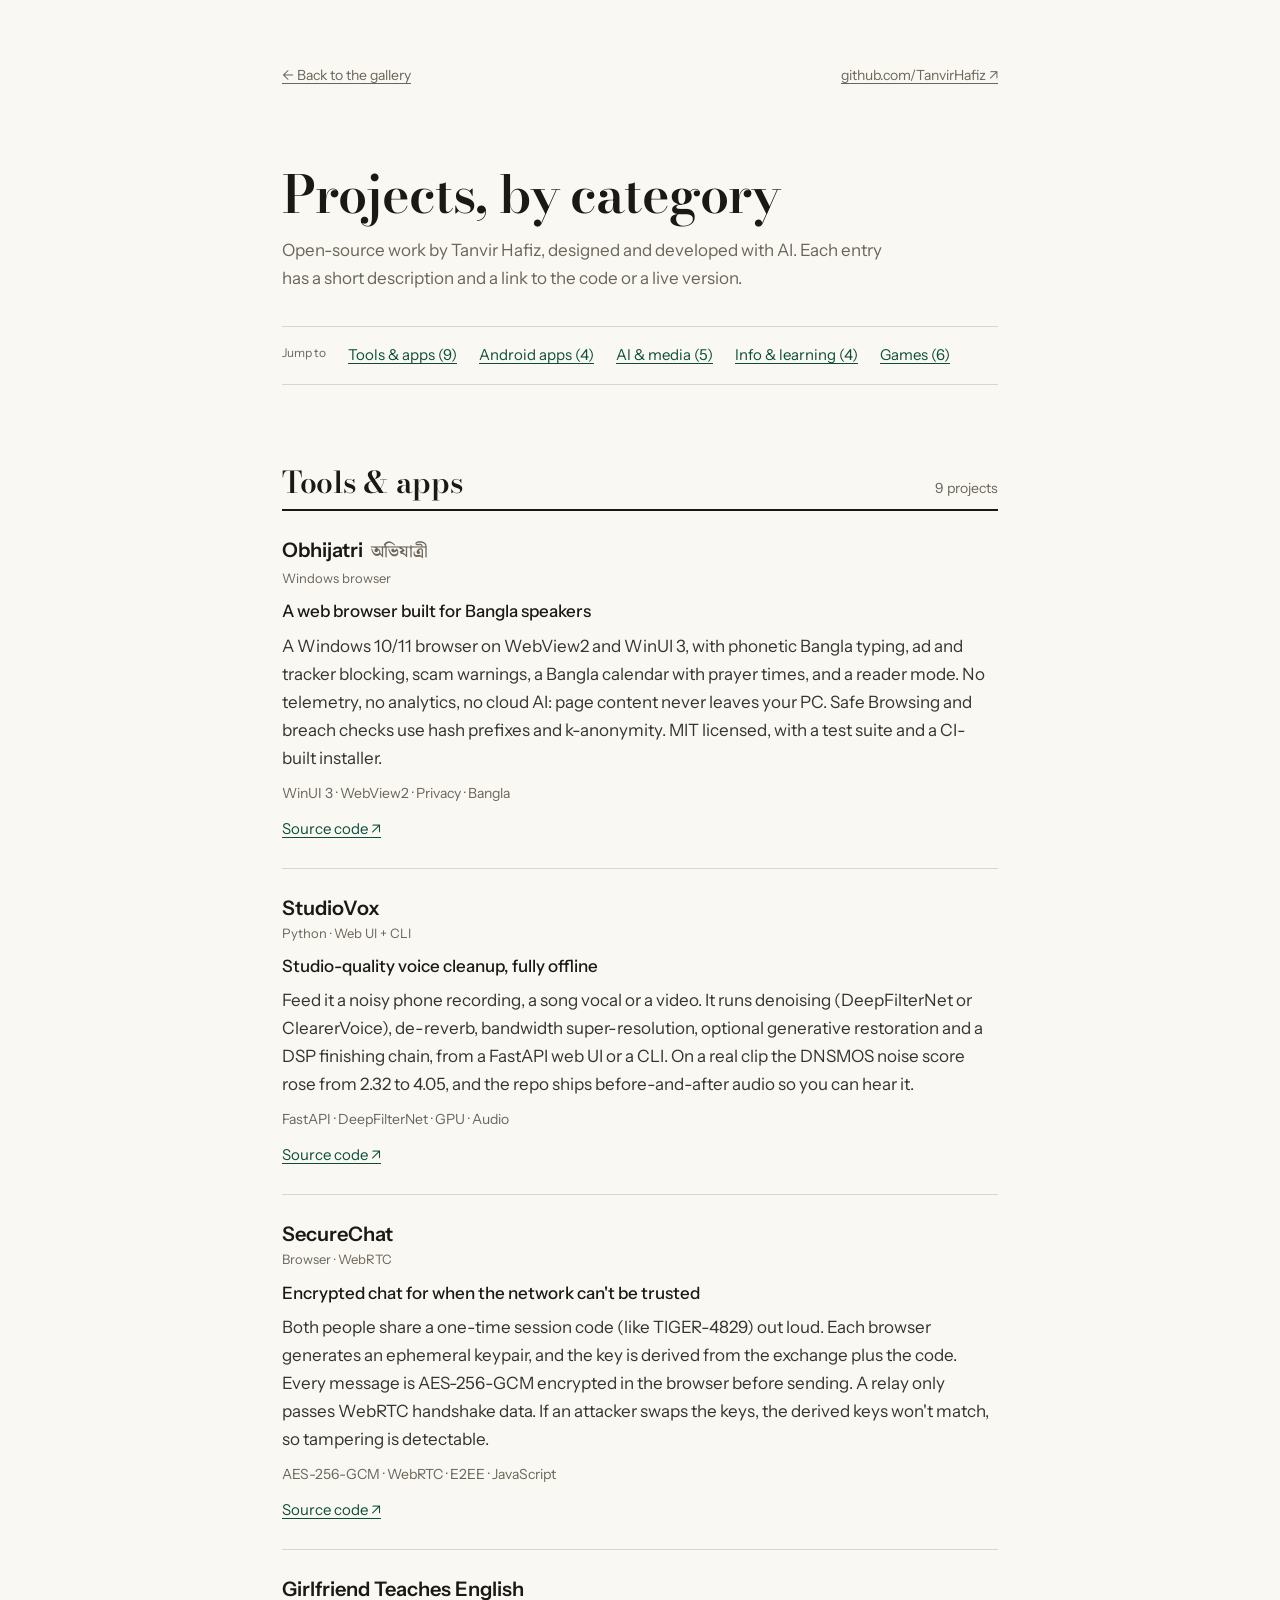
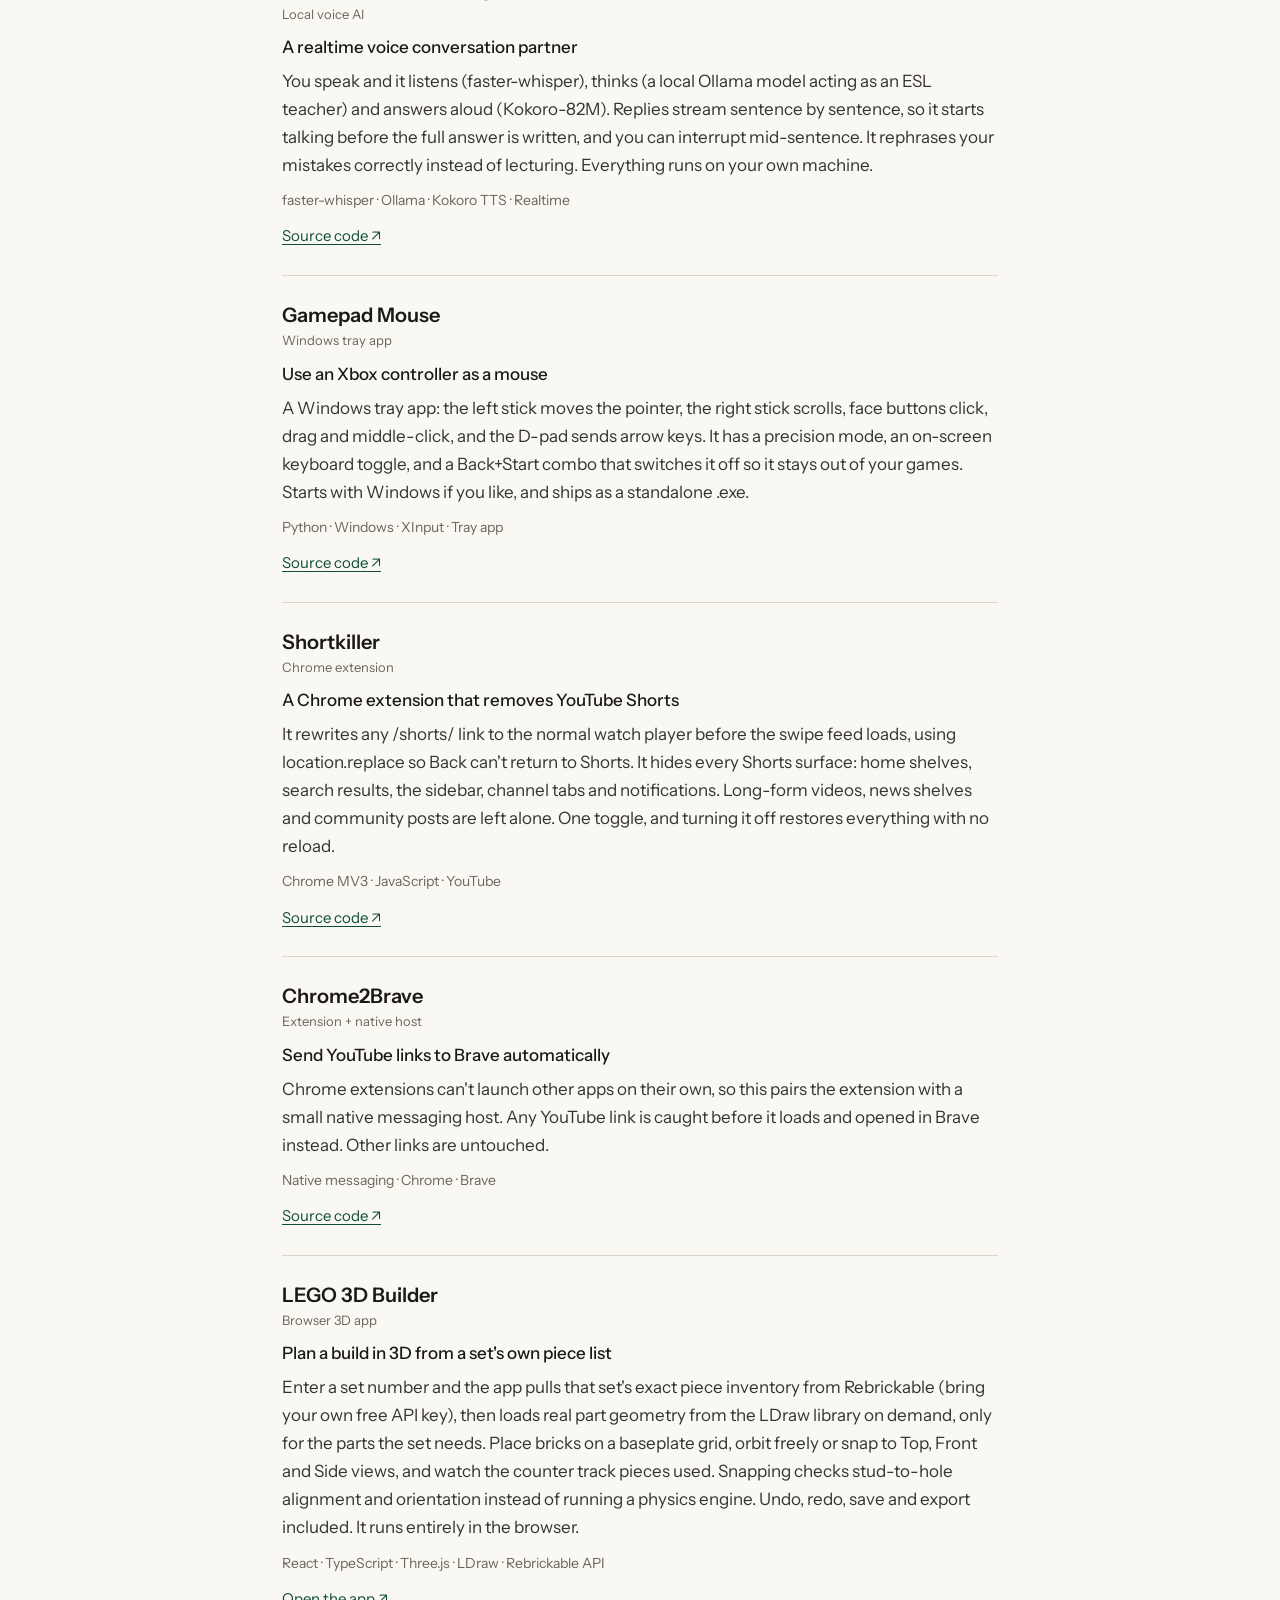
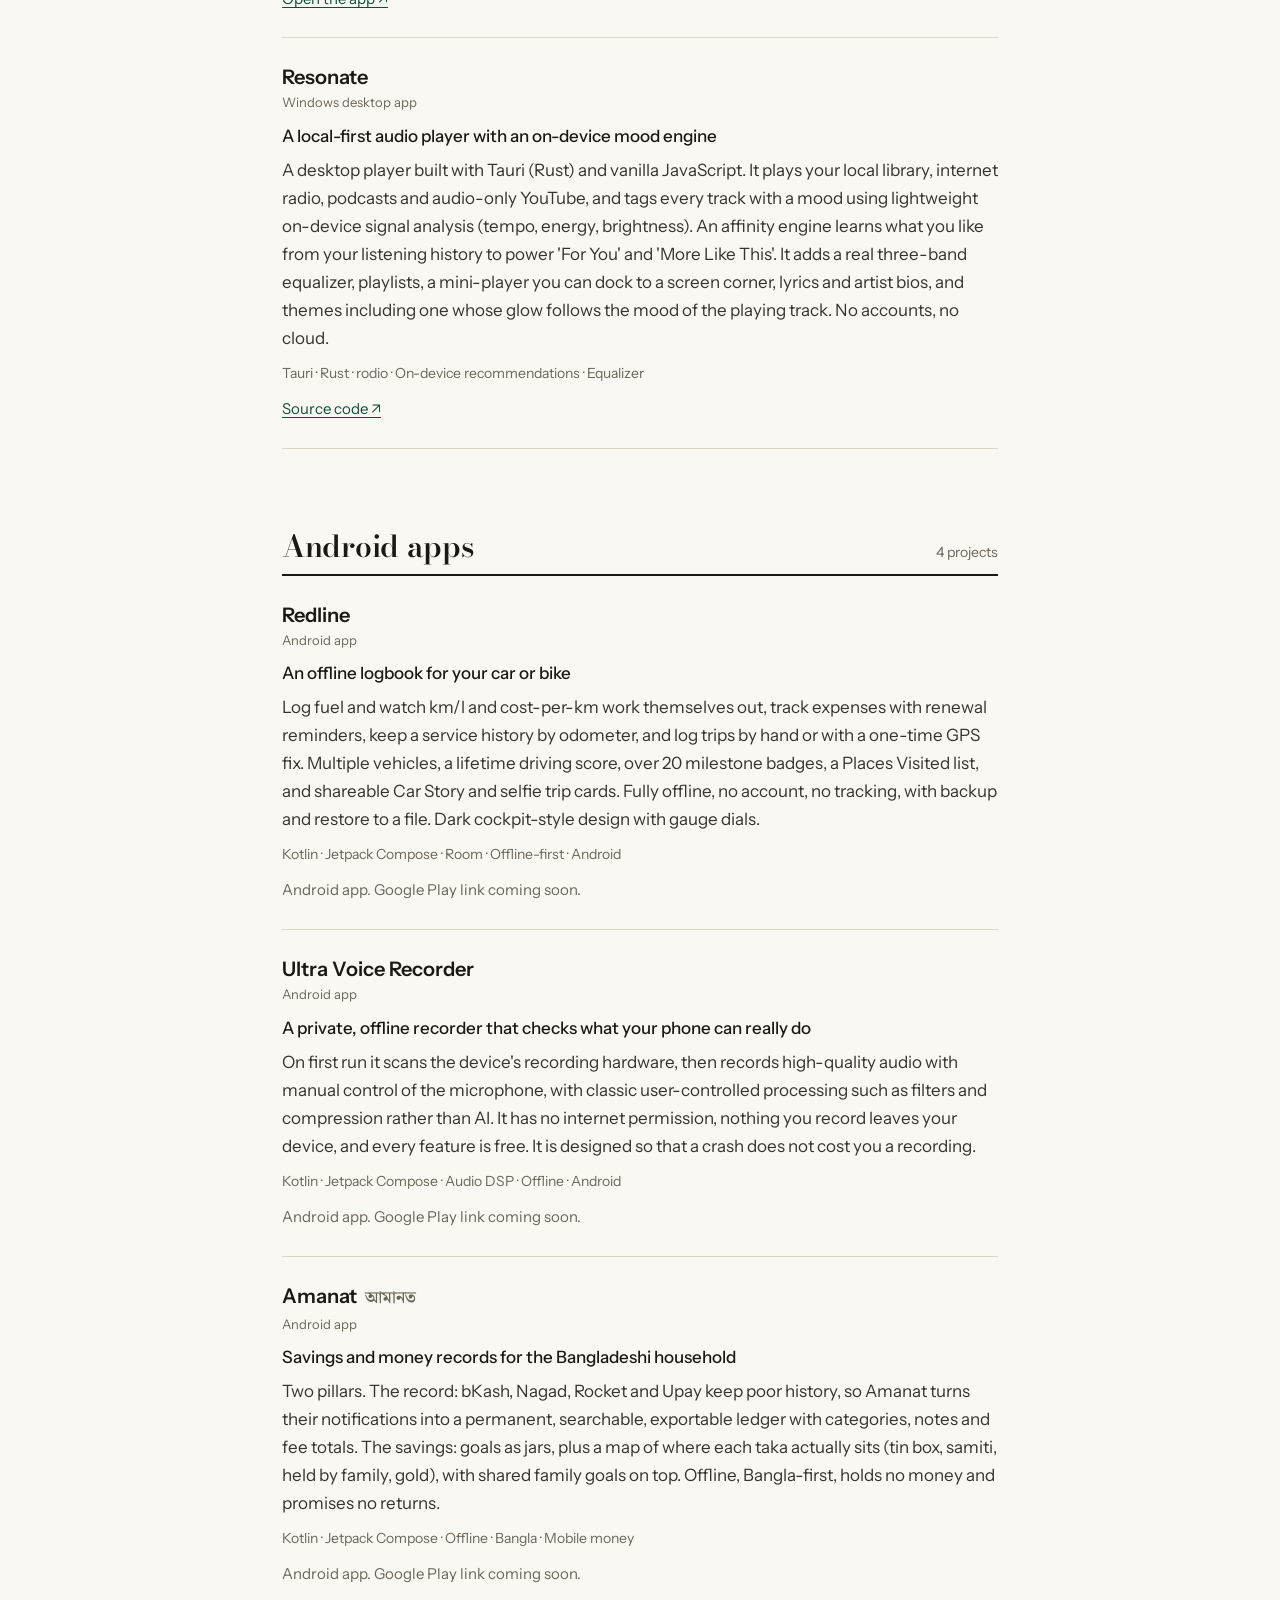
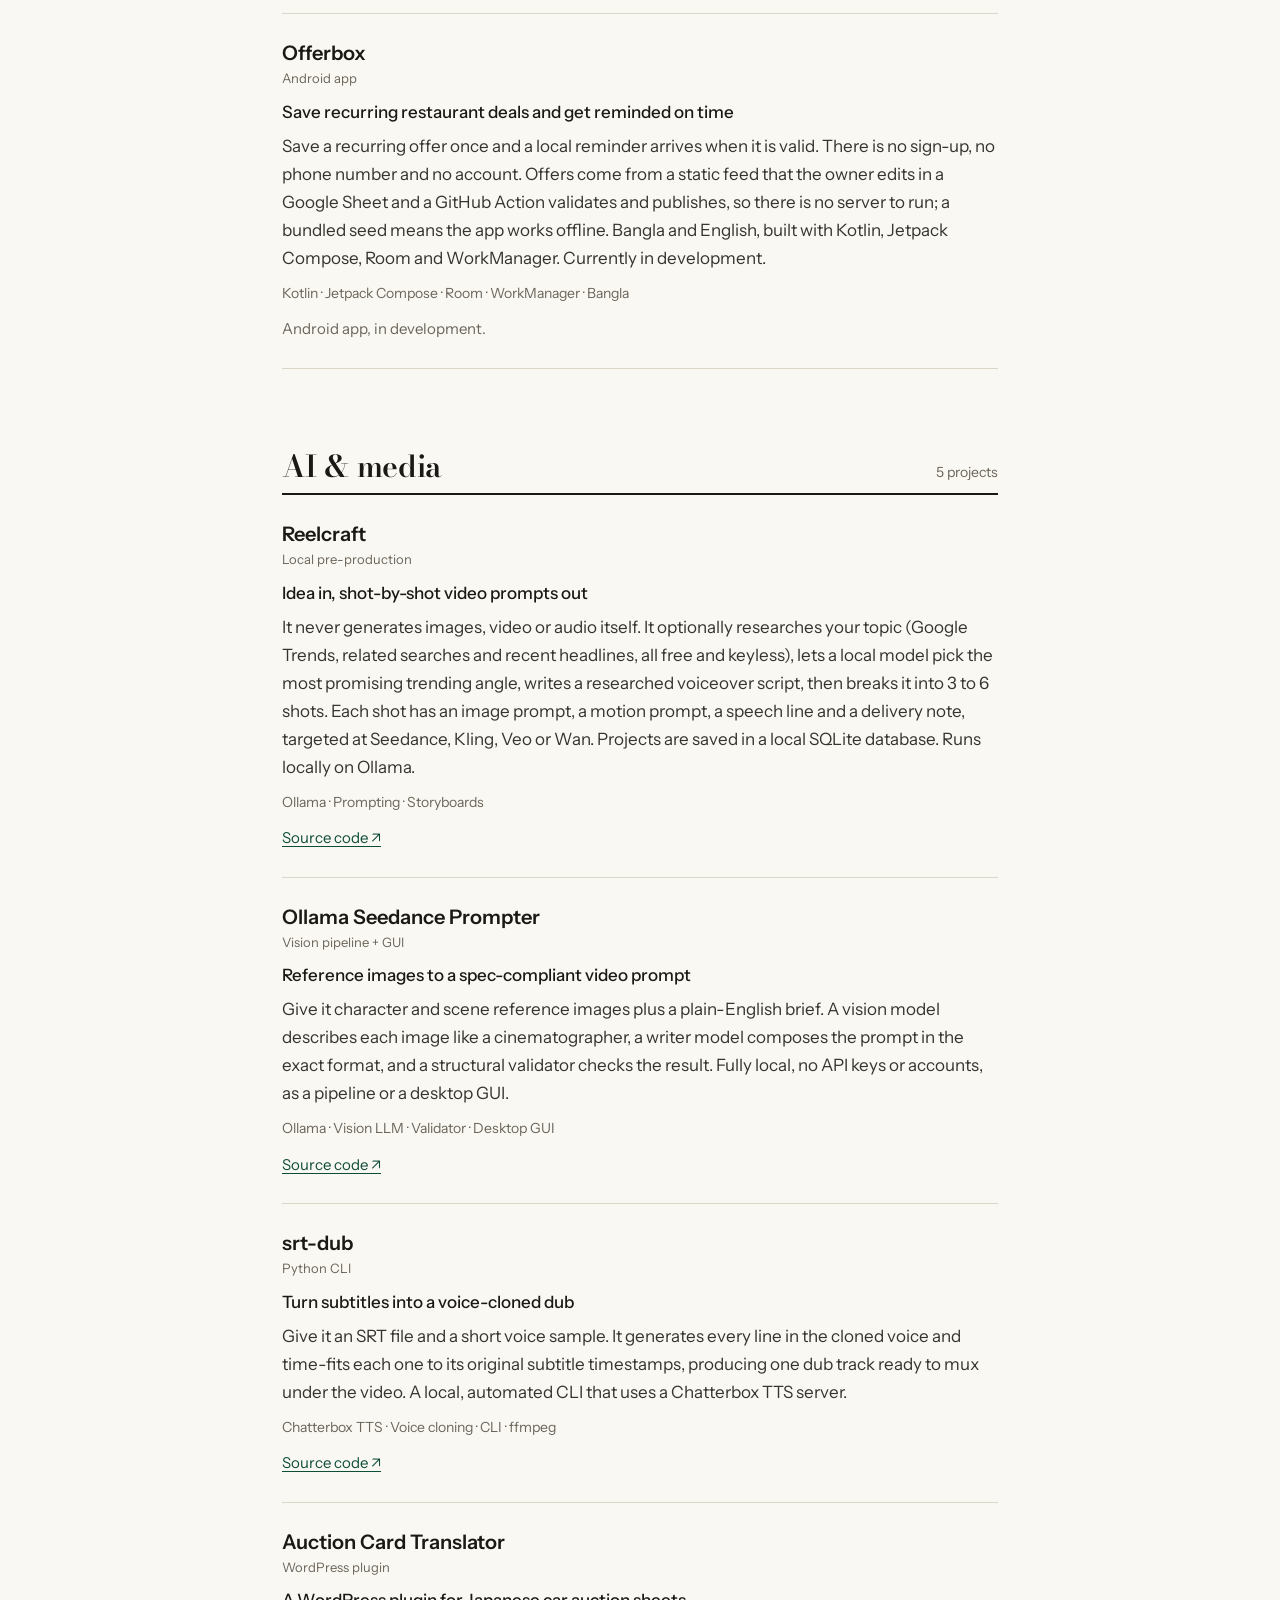
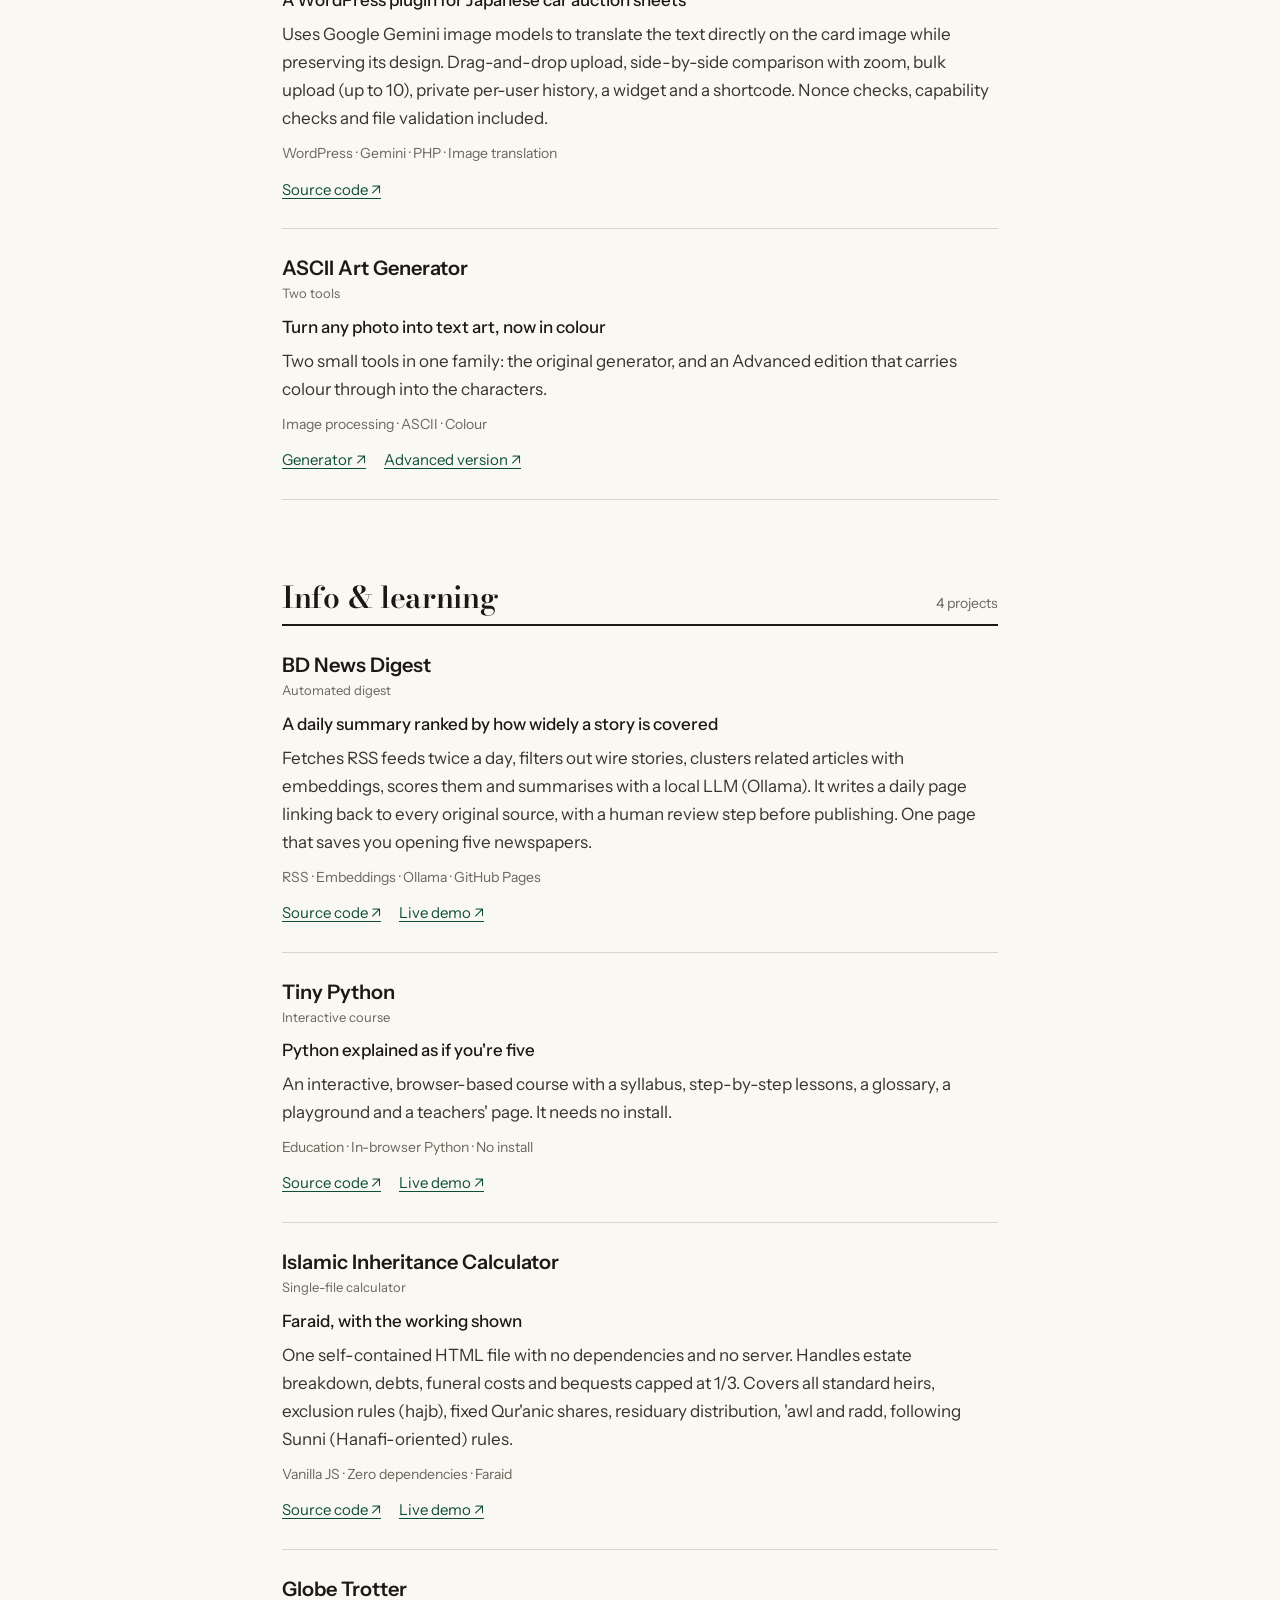
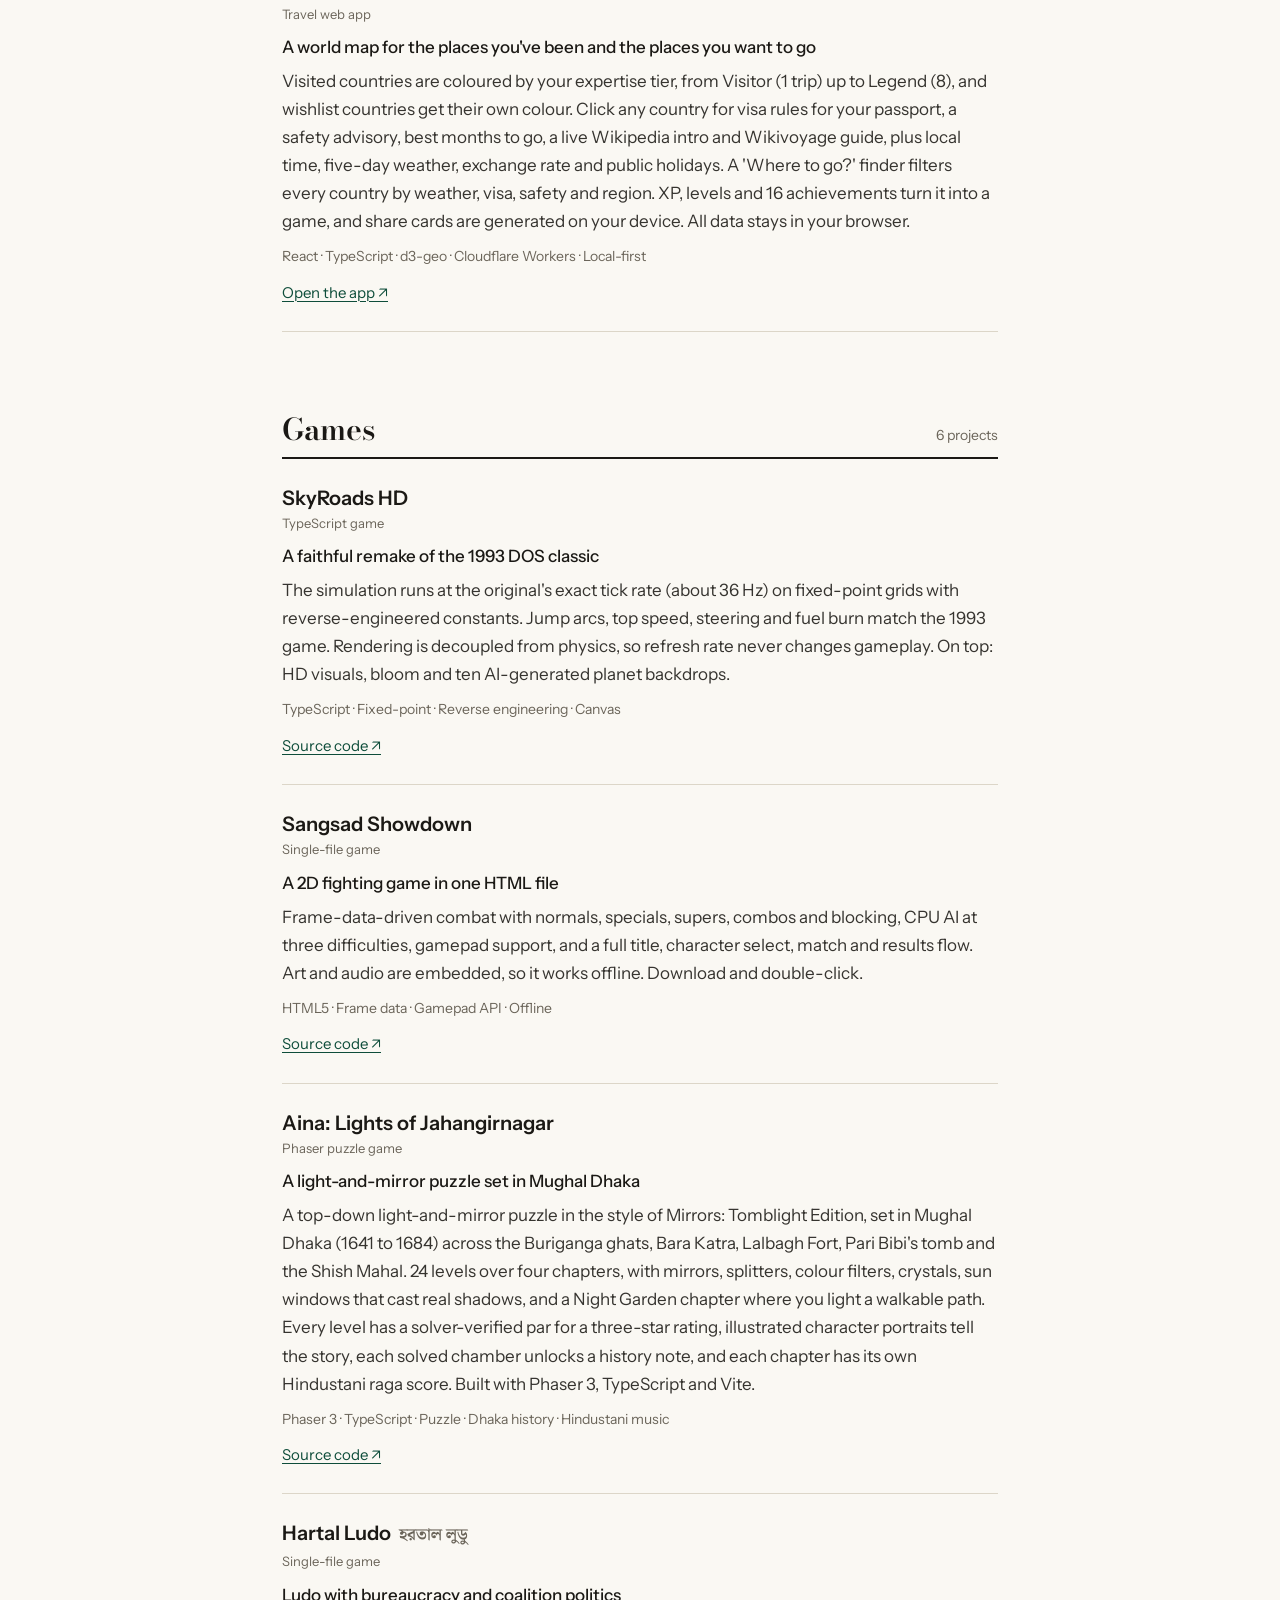
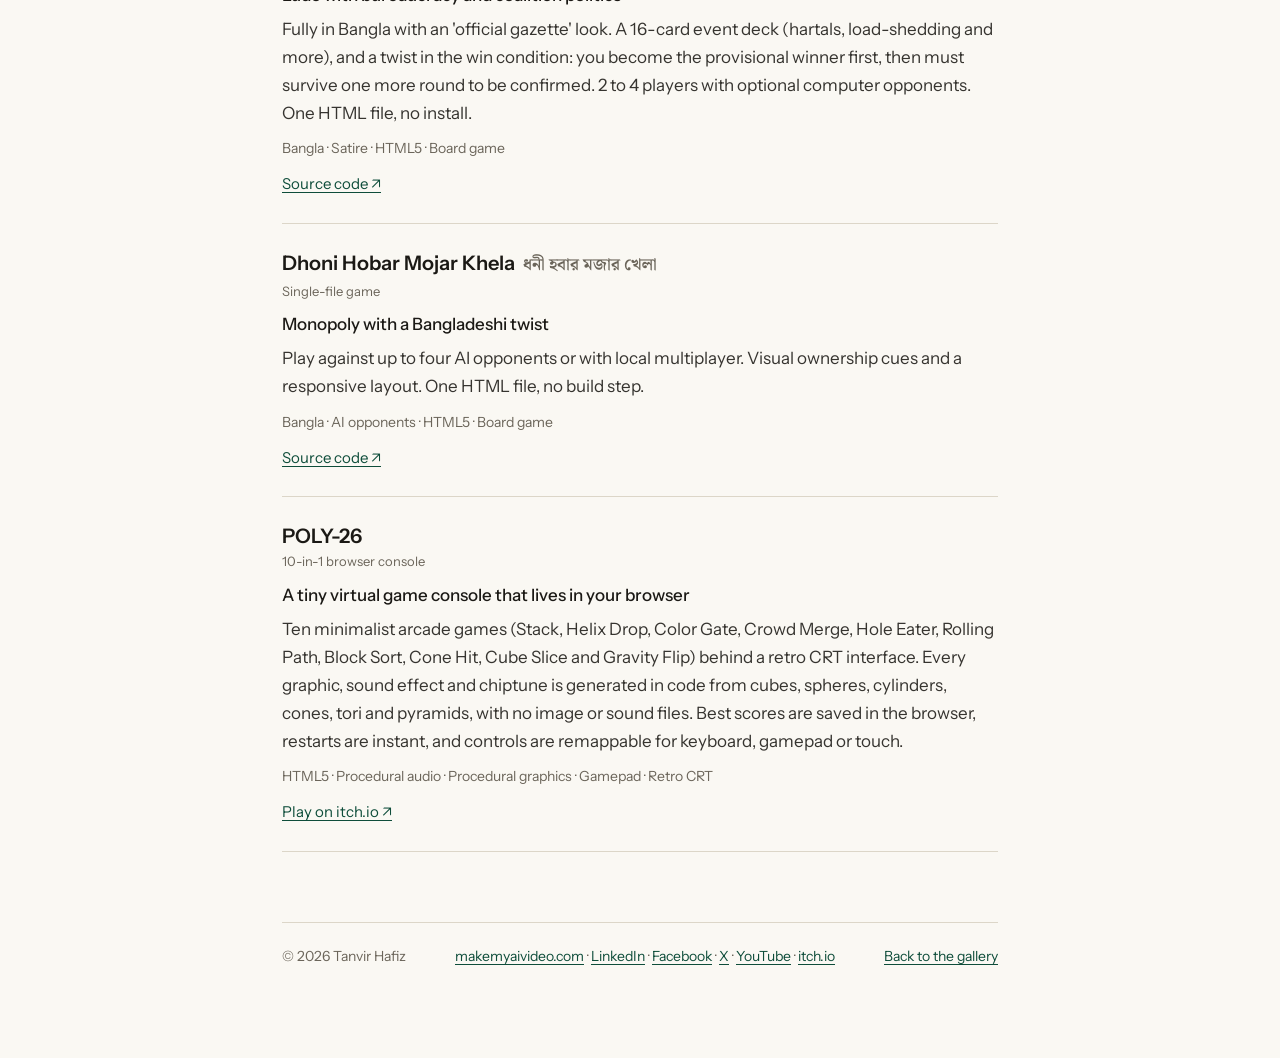
==== commit 1197ad07: "Add social links (LinkedIn, Facebook, X, YouTube, itch.io) to footer and structured data Co-Authored" ====
--- a/site/projects.html
+++ b/site/projects.html
@@ -73,7 +73,14 @@
 
   <footer>
     <span>© <span id="yr"></span> Tanvir Hafiz</span>
-    <span><a href="https://www.makemyaivideo.com/" target="_blank" rel="noopener noreferrer">Video studio: makemyaivideo.com ↗</a></span>
+    <span>
+      <a href="https://www.makemyaivideo.com/" target="_blank" rel="noopener noreferrer">makemyaivideo.com</a> ·
+      <a href="https://www.linkedin.com/in/tanvirhafiz/" target="_blank" rel="me noopener noreferrer">LinkedIn</a> ·
+      <a href="https://www.facebook.com/tanvir.hafiz" target="_blank" rel="me noopener noreferrer">Facebook</a> ·
+      <a href="https://x.com/TanvirHafiz1982" target="_blank" rel="me noopener noreferrer">X</a> ·
+      <a href="https://www.youtube.com/@TanvirsTechTalk" target="_blank" rel="me noopener noreferrer">YouTube</a> ·
+      <a href="https://tanvirhafiz.itch.io/" target="_blank" rel="me noopener noreferrer">itch.io</a>
+    </span>
     <a href="./">Back to the gallery</a>
   </footer>
 </div>
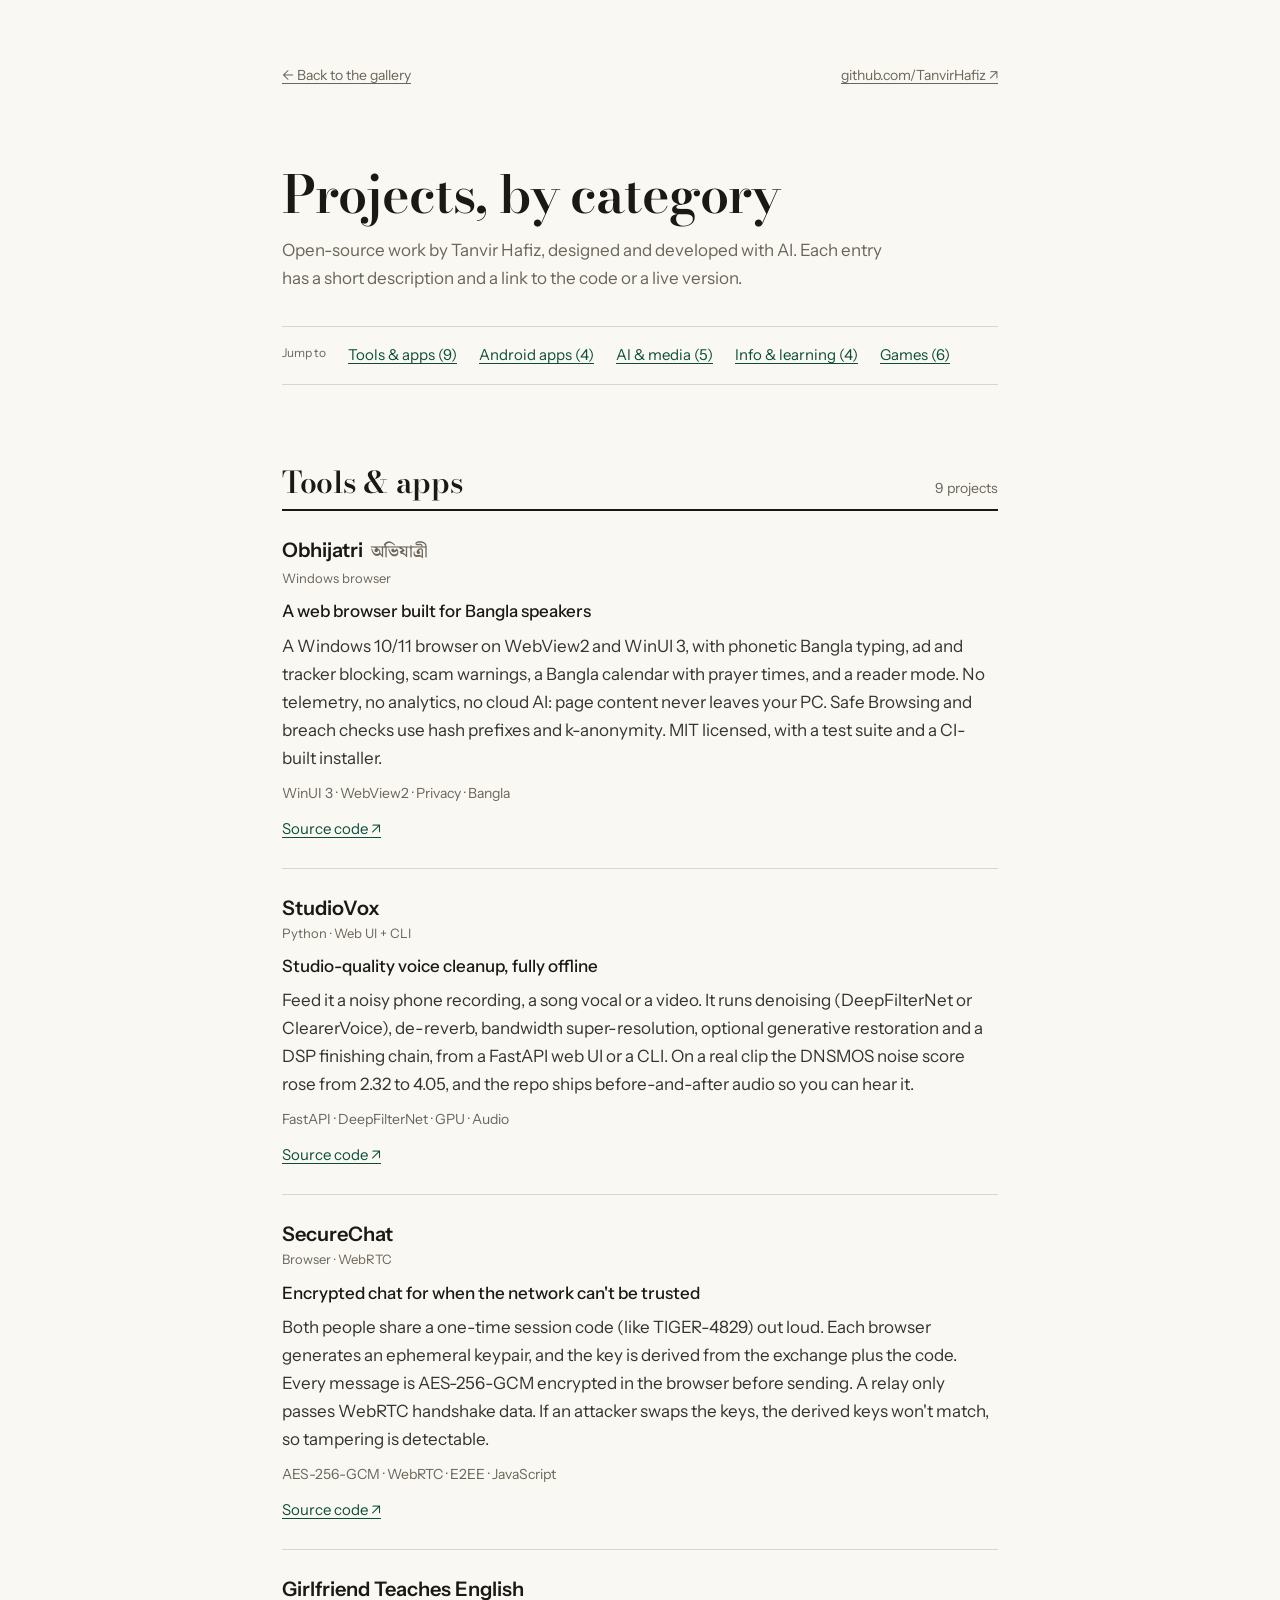
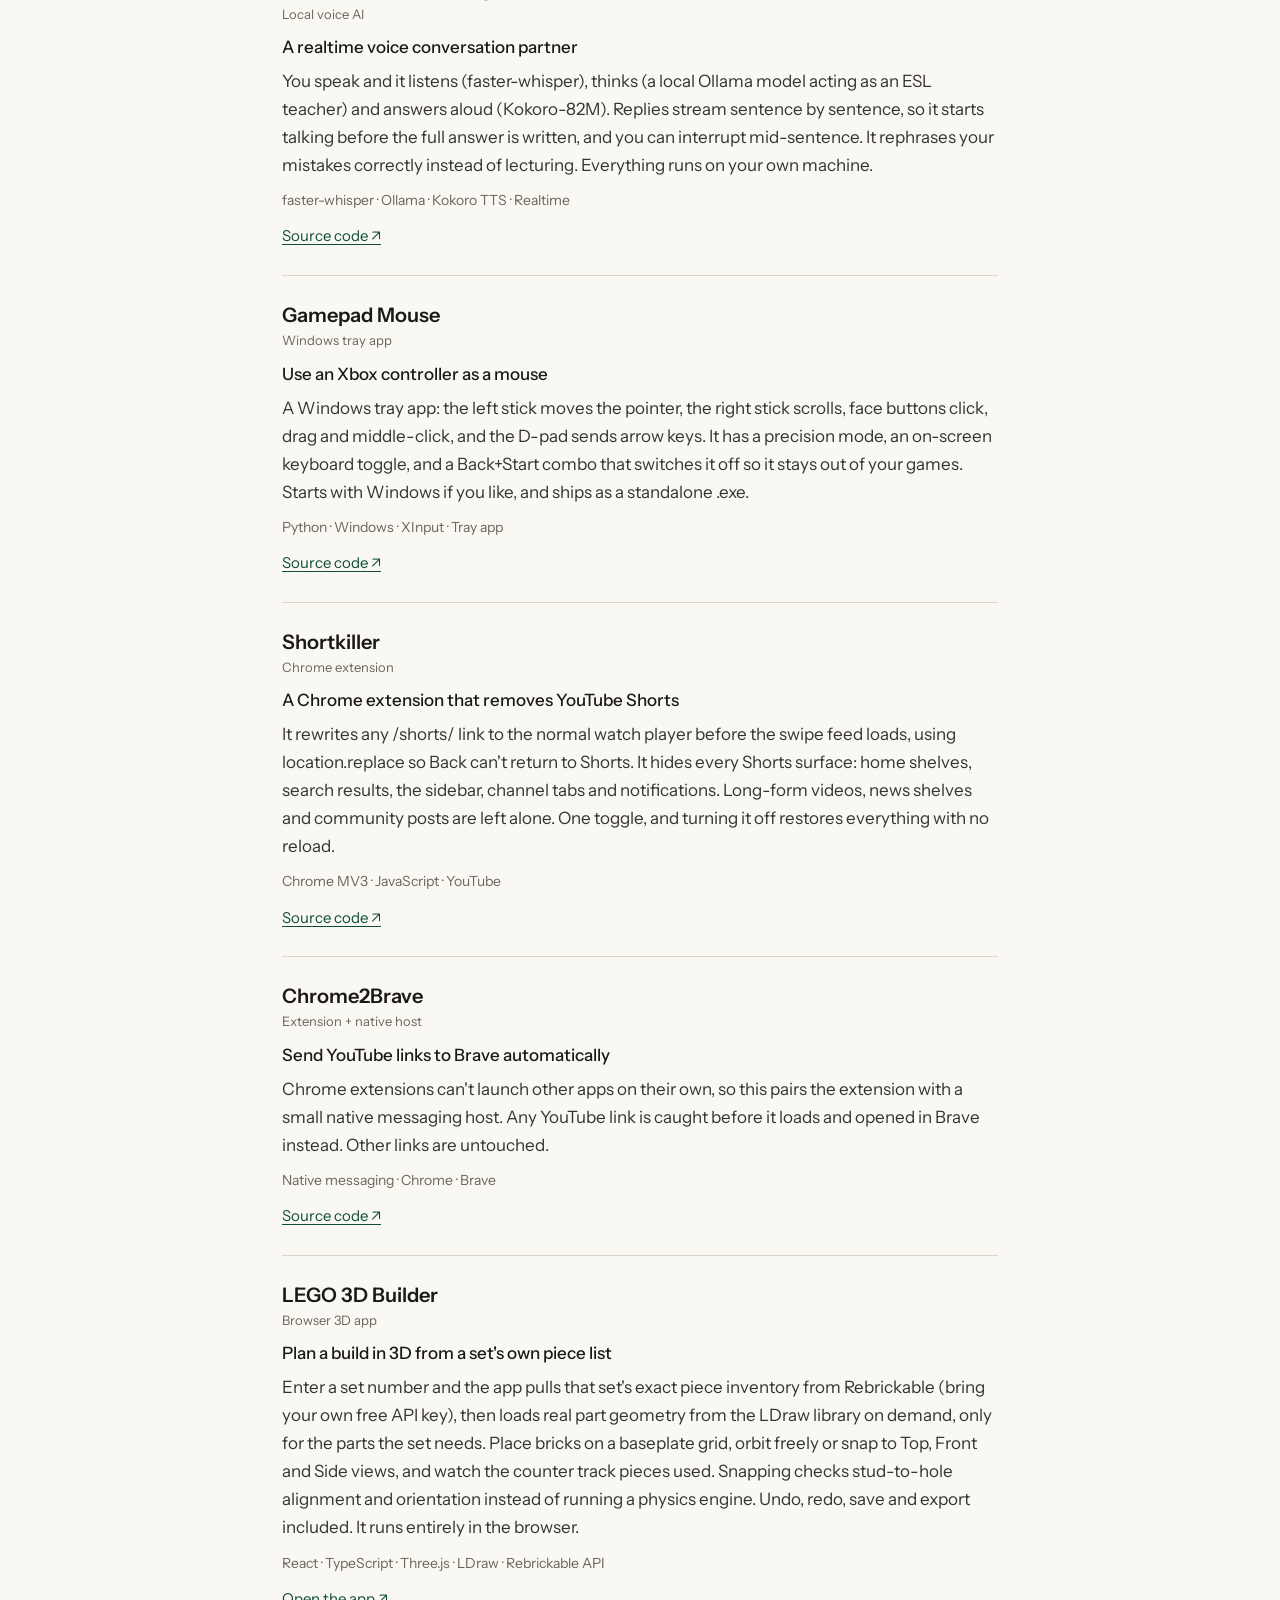
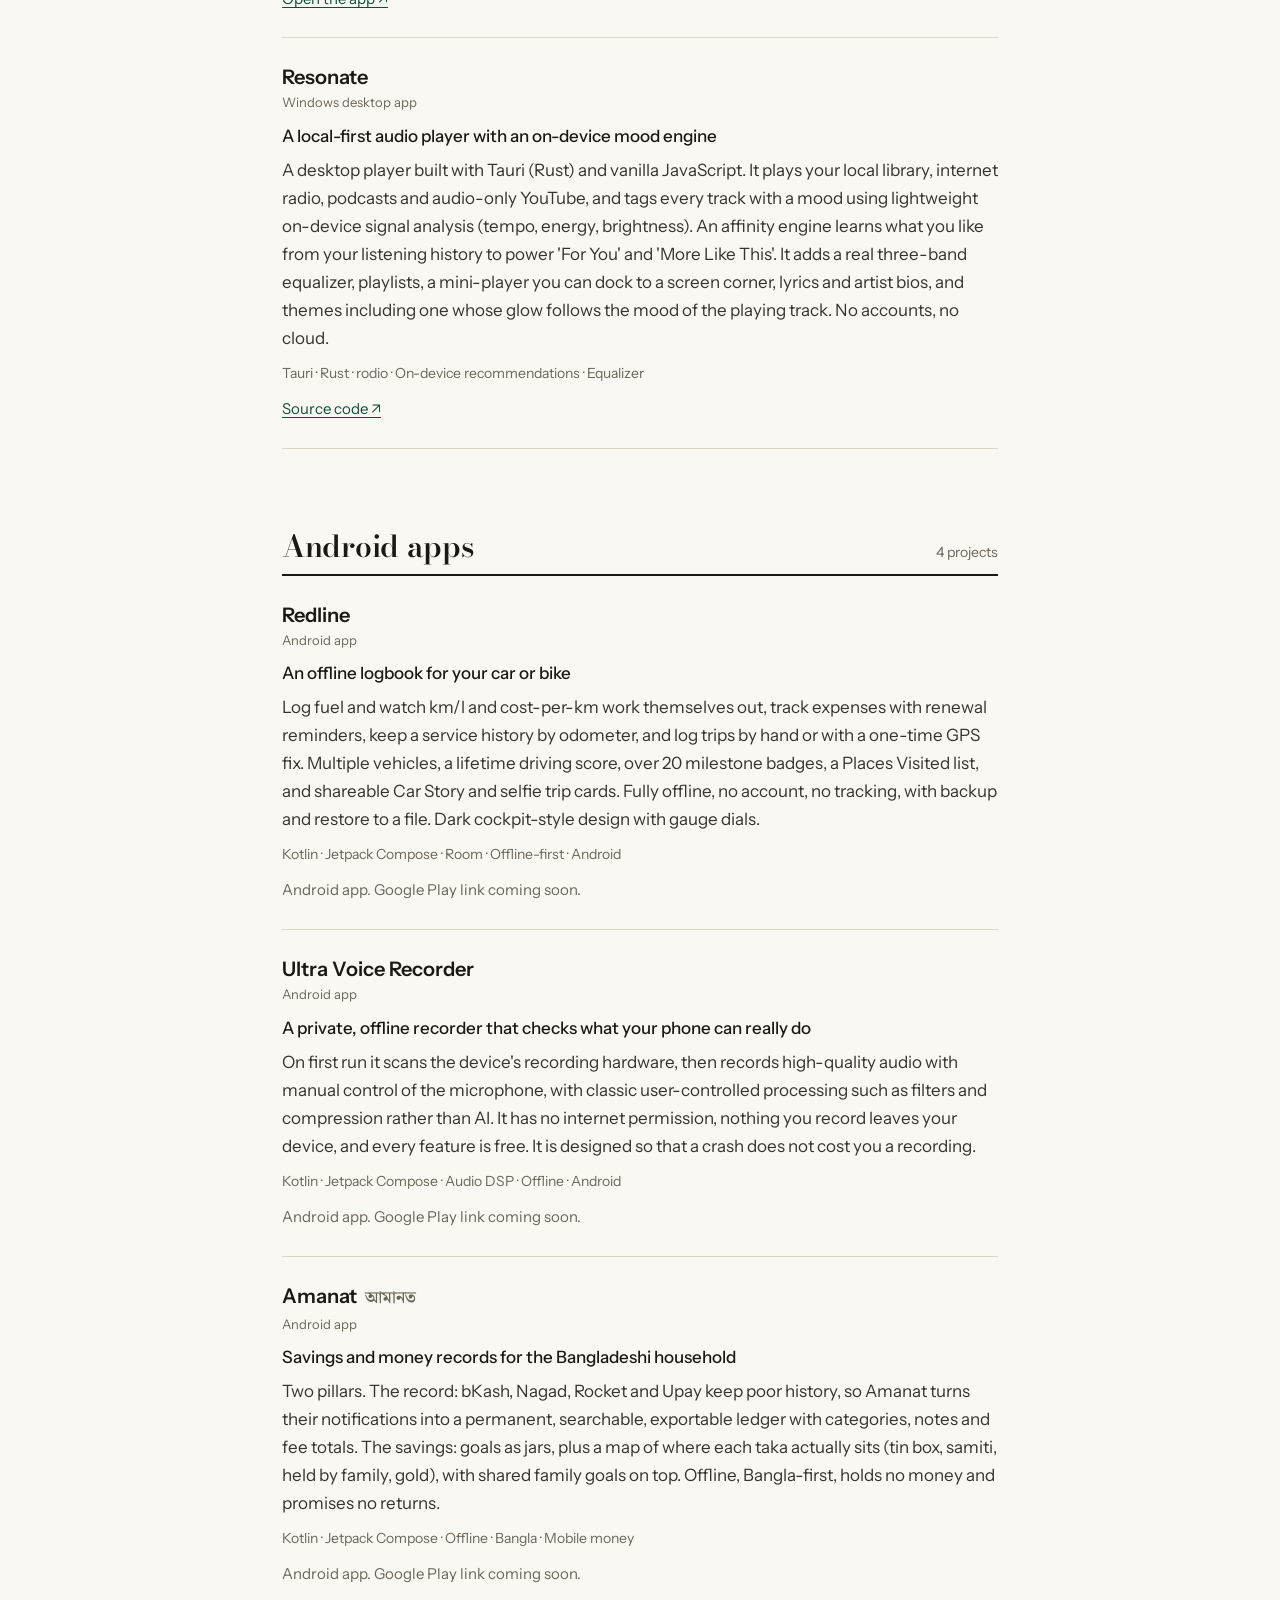
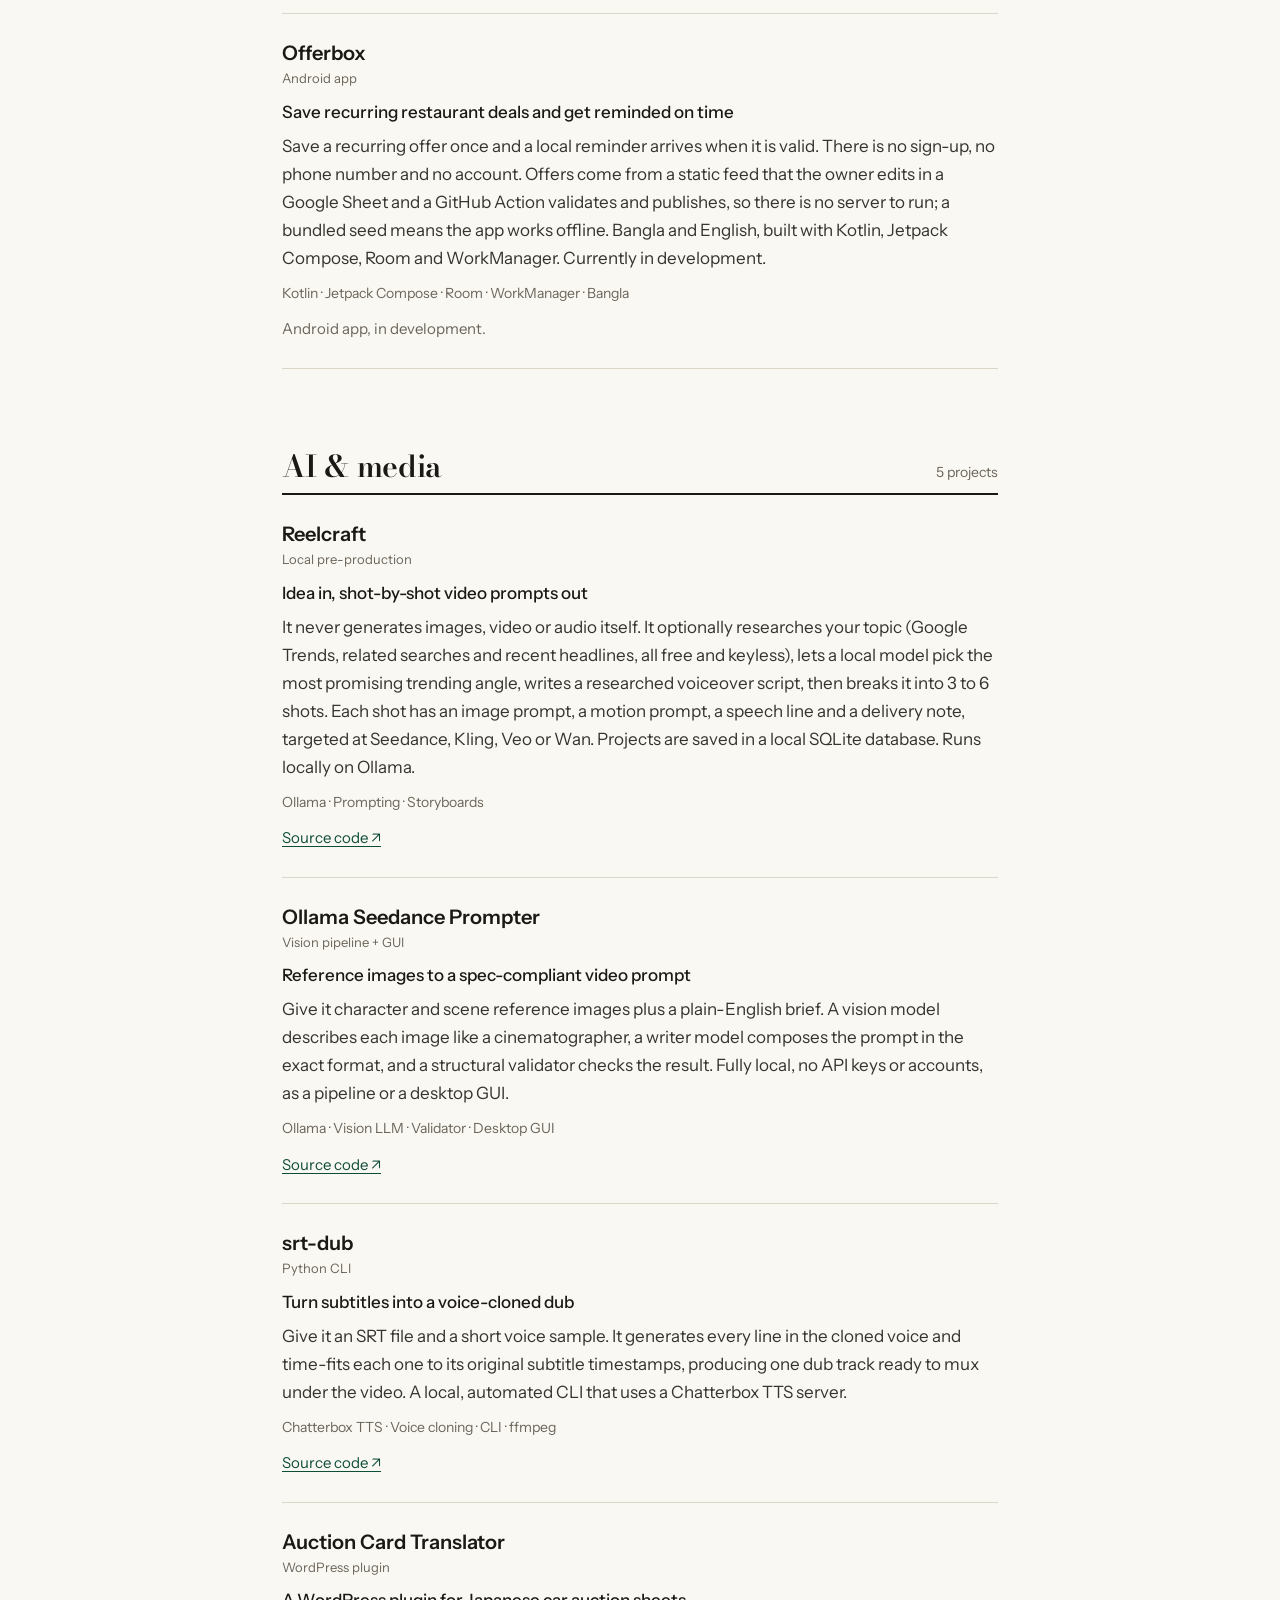
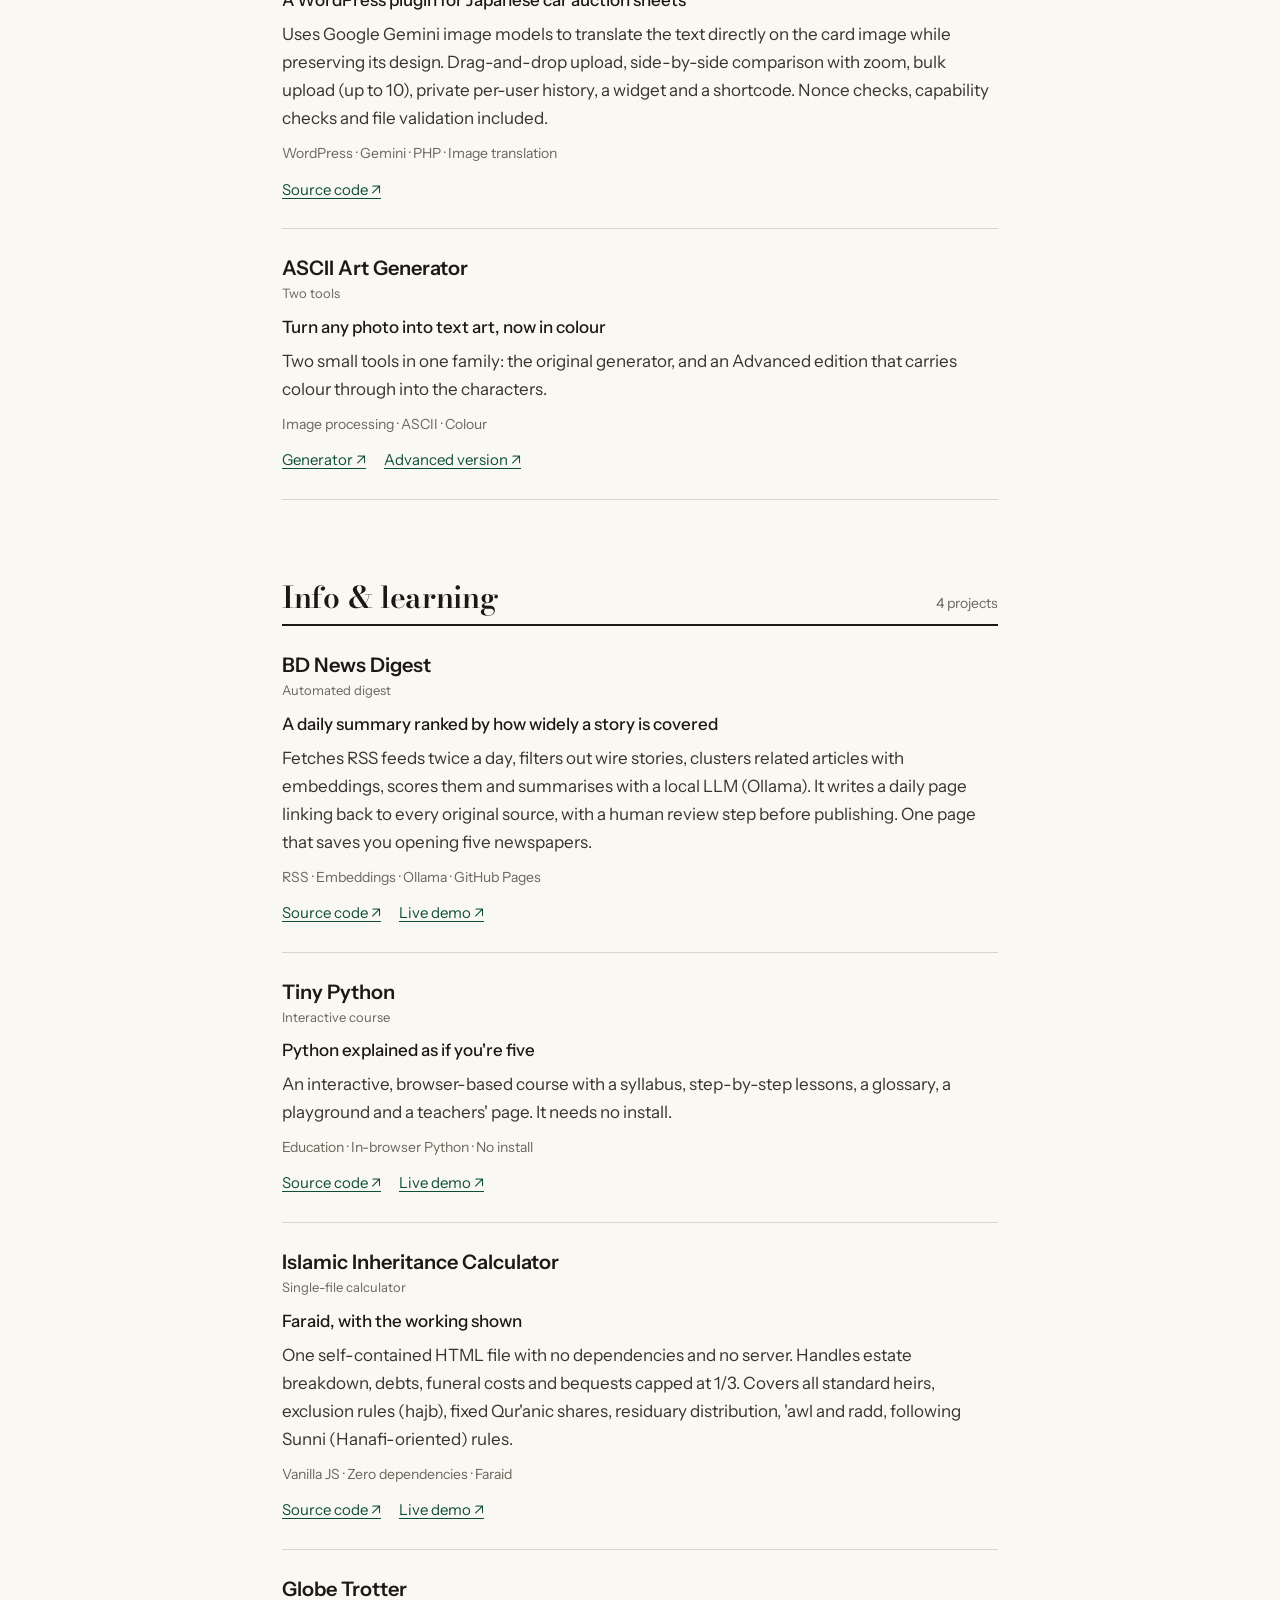
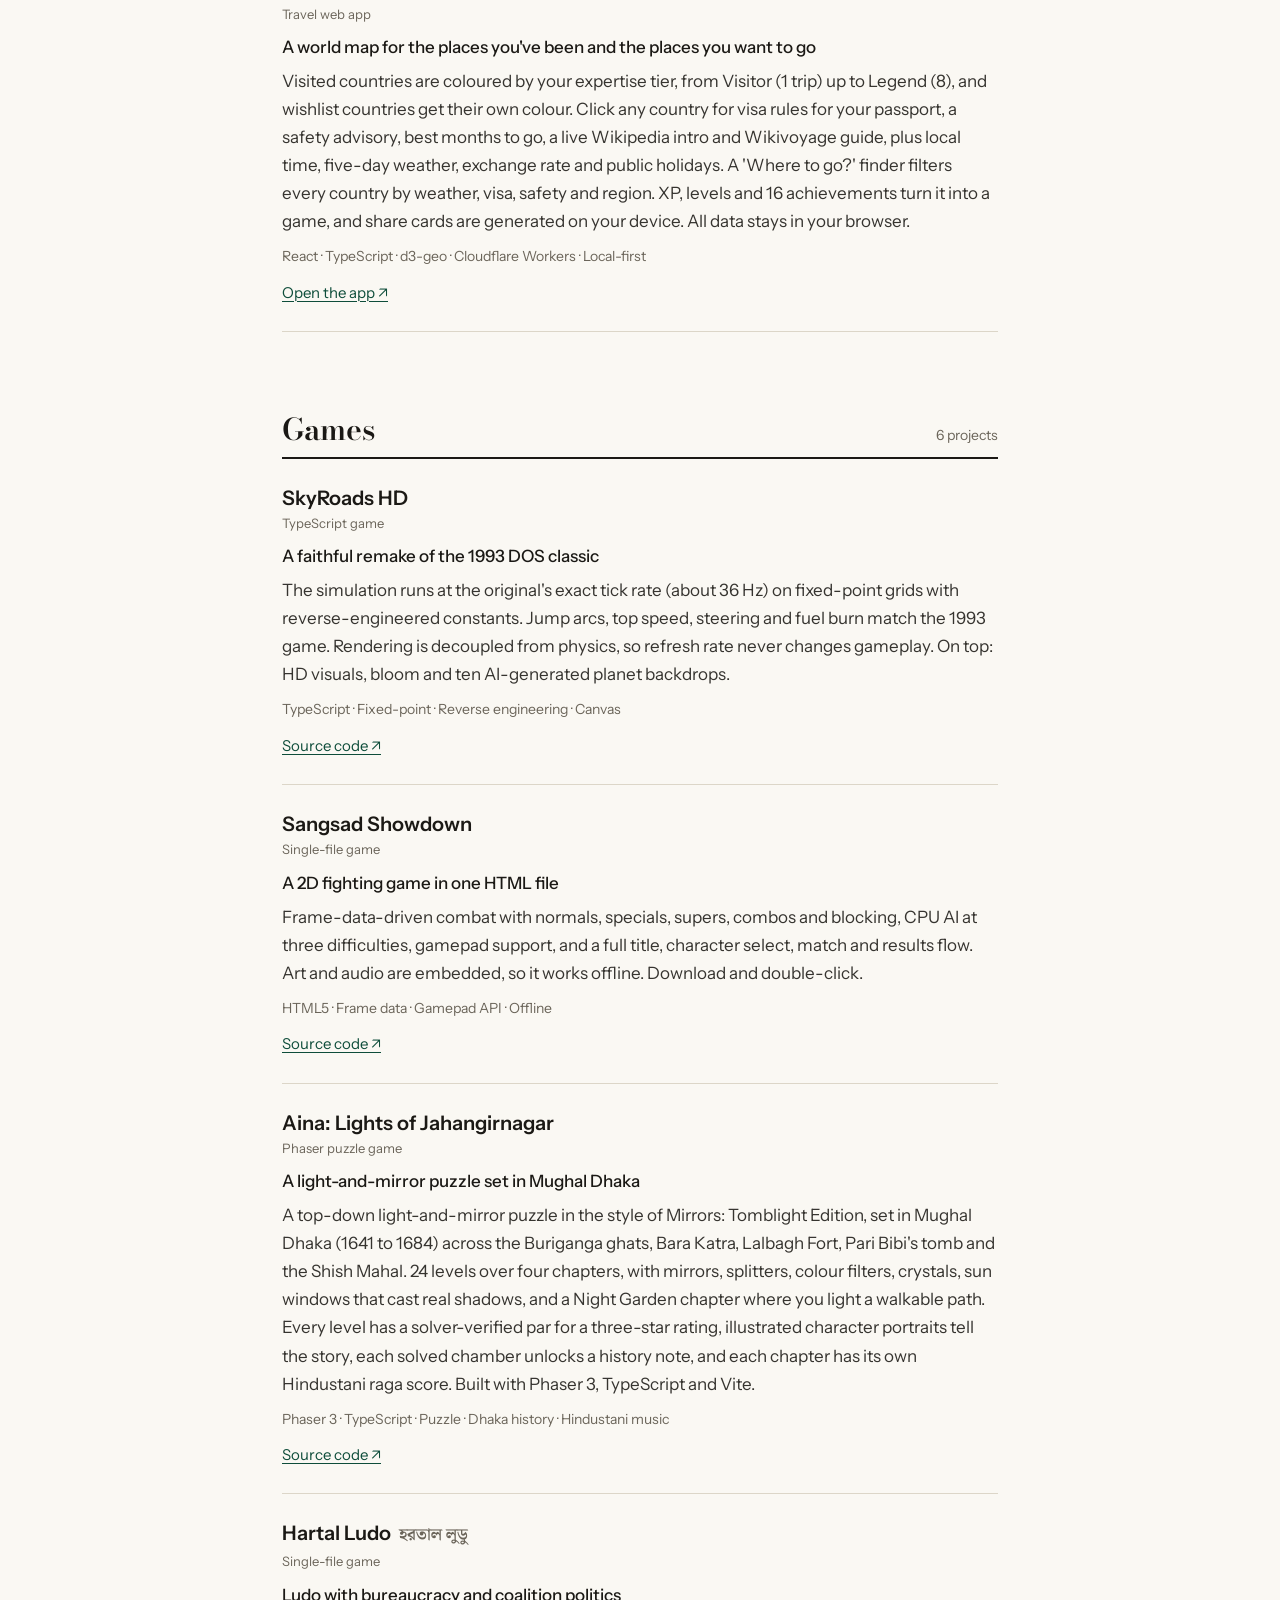
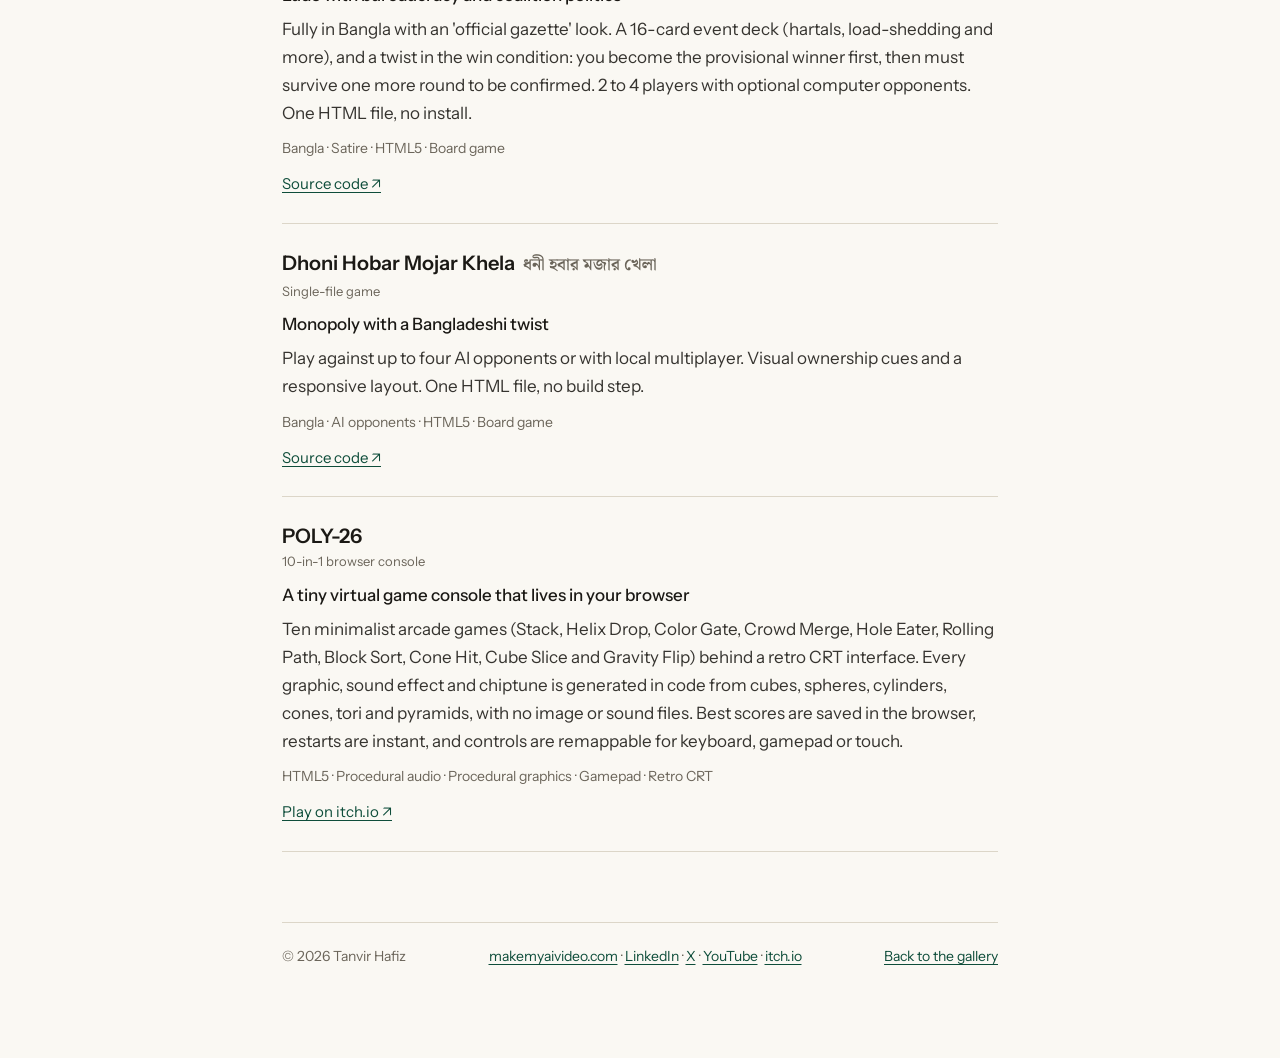
==== commit 4511b855: "Remove Facebook profile link Co-Authored-By: Claude Sonnet 5.5 <noreply@anthropic.com>" ====
--- a/site/projects.html
+++ b/site/projects.html
@@ -76,7 +76,6 @@
     <span>
       <a href="https://www.makemyaivideo.com/" target="_blank" rel="noopener noreferrer">makemyaivideo.com</a> ·
       <a href="https://www.linkedin.com/in/tanvirhafiz/" target="_blank" rel="me noopener noreferrer">LinkedIn</a> ·
-      <a href="https://www.facebook.com/tanvir.hafiz" target="_blank" rel="me noopener noreferrer">Facebook</a> ·
       <a href="https://x.com/TanvirHafiz1982" target="_blank" rel="me noopener noreferrer">X</a> ·
       <a href="https://www.youtube.com/@TanvirsTechTalk" target="_blank" rel="me noopener noreferrer">YouTube</a> ·
       <a href="https://tanvirhafiz.itch.io/" target="_blank" rel="me noopener noreferrer">itch.io</a>
